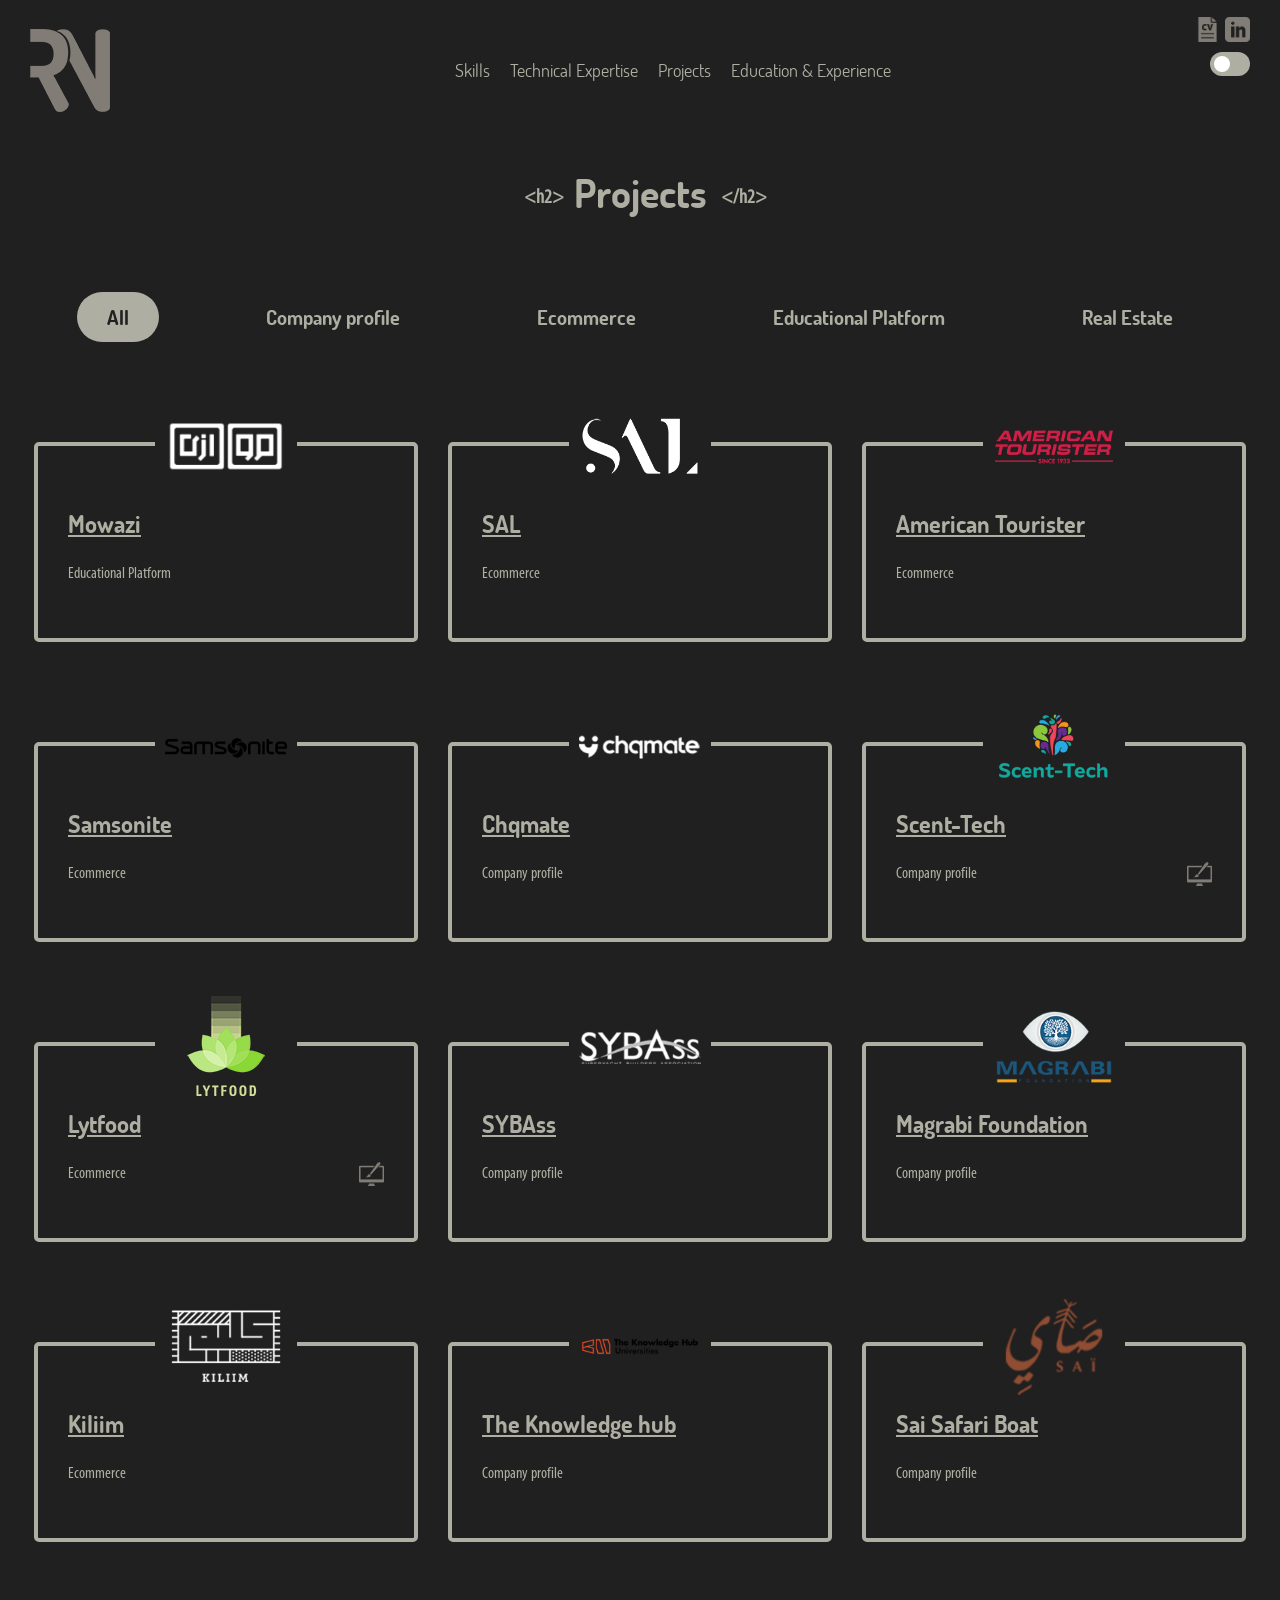
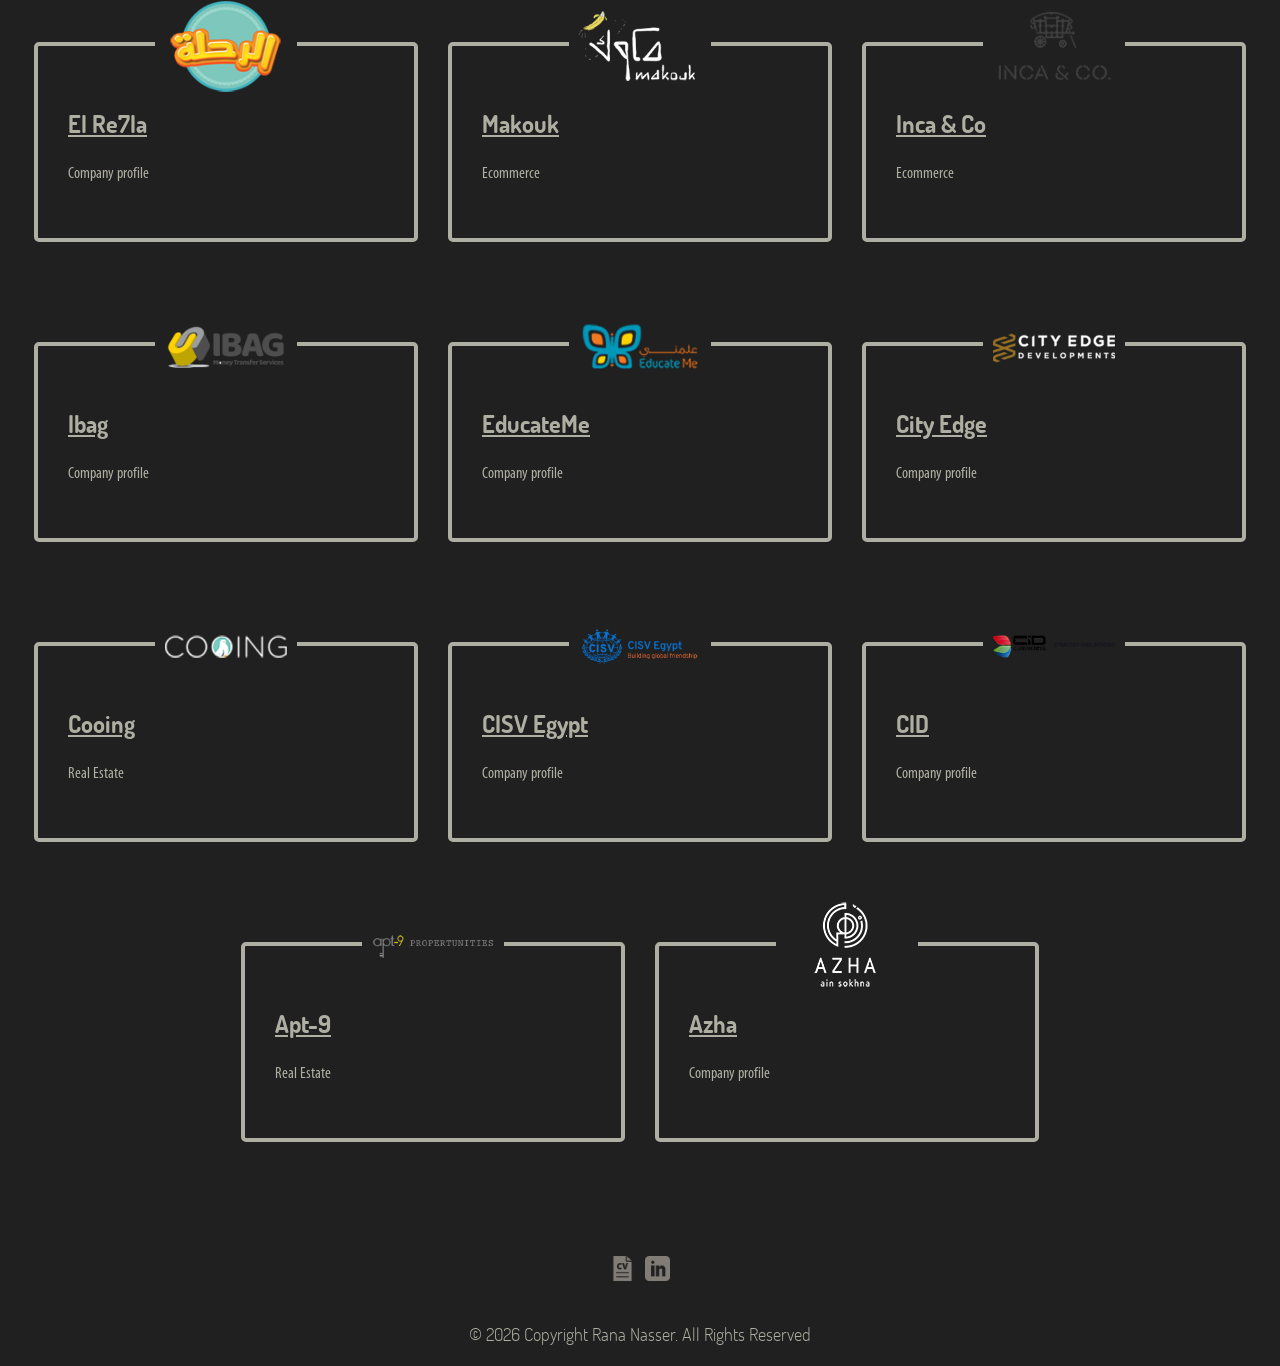
==== projects.html @ 4acbd913 "Add files via upload" ====
<!doctype html>
<html class="no-js" lang="en-US" >
	<head>
		<meta charset="UTF-8" />
		<meta name="viewport" content="width=device-width, initial-scale=1.0" />
		<title>Rana Nasser</title>
		<meta name='robots' content='max-image-preview:large' />
		<link rel='dns-prefetch' href='//ajax.googleapis.com' />
		<link rel="alternate" title="oEmbed (JSON)" type="application/json+oembed" href="./index.html?rest_route=%2Foembed%2F1.0%2Fembed&#038;url=http%3A%2F%2Flocalhost%3A8888%2Frana%2F" />
		<link rel="alternate" title="oEmbed (XML)" type="text/xml+oembed" href="./index.html?rest_route=%2Foembed%2F1.0%2Fembed&#038;url=http%3A%2F%2Flocalhost%3A8888%2Frana%2F&#038;format=xml" />
		<style id='wp-img-auto-sizes-contain-inline-css' type='text/css'>
		img:is([sizes=auto i],[sizes^="auto," i]){contain-intrinsic-size:3000px 1500px}
		/*# sourceURL=wp-img-auto-sizes-contain-inline-css */
		</style>
		<style id='wp-block-library-inline-css' type='text/css'>
			:root{--wp-block-synced-color:#7a00df;--wp-block-synced-color--rgb:122,0,223;--wp-bound-block-color:var(--wp-block-synced-color);--wp-editor-canvas-background:#ddd;--wp-admin-theme-color:#007cba;--wp-admin-theme-color--rgb:0,124,186;--wp-admin-theme-color-darker-10:#006ba1;--wp-admin-theme-color-darker-10--rgb:0,107,160.5;--wp-admin-theme-color-darker-20:#005a87;--wp-admin-theme-color-darker-20--rgb:0,90,135;--wp-admin-border-width-focus:2px}@media (min-resolution:192dpi){:root{--wp-admin-border-width-focus:1.5px}}.wp-element-button{cursor:pointer}:root .has-very-light-gray-background-color{background-color:#eee}:root .has-very-dark-gray-background-color{background-color:#313131}:root .has-very-light-gray-color{color:#eee}:root .has-very-dark-gray-color{color:#313131}:root .has-vivid-green-cyan-to-vivid-cyan-blue-gradient-background{background:linear-gradient(135deg,#00d084,#0693e3)}:root .has-purple-crush-gradient-background{background:linear-gradient(135deg,#34e2e4,#4721fb 50%,#ab1dfe)}:root .has-hazy-dawn-gradient-background{background:linear-gradient(135deg,#faaca8,#dad0ec)}:root .has-subdued-olive-gradient-background{background:linear-gradient(135deg,#fafae1,#67a671)}:root .has-atomic-cream-gradient-background{background:linear-gradient(135deg,#fdd79a,#004a59)}:root .has-nightshade-gradient-background{background:linear-gradient(135deg,#330968,#31cdcf)}:root .has-midnight-gradient-background{background:linear-gradient(135deg,#020381,#2874fc)}:root{--wp--preset--font-size--normal:16px;--wp--preset--font-size--huge:42px}.has-regular-font-size{font-size:1em}.has-larger-font-size{font-size:2.625em}.has-normal-font-size{font-size:var(--wp--preset--font-size--normal)}.has-huge-font-size{font-size:var(--wp--preset--font-size--huge)}.has-text-align-center{text-align:center}.has-text-align-left{text-align:left}.has-text-align-right{text-align:right}.has-fit-text{white-space:nowrap!important}#end-resizable-editor-section{display:none}.aligncenter{clear:both}.items-justified-left{justify-content:flex-start}.items-justified-center{justify-content:center}.items-justified-right{justify-content:flex-end}.items-justified-space-between{justify-content:space-between}.screen-reader-text{border:0;clip-path:inset(50%);height:1px;margin:-1px;overflow:hidden;padding:0;position:absolute;width:1px;word-wrap:normal!important}.screen-reader-text:focus{background-color:#ddd;clip-path:none;color:#444;display:block;font-size:1em;height:auto;left:5px;line-height:normal;padding:15px 23px 14px;text-decoration:none;top:5px;width:auto;z-index:100000}html :where(.has-border-color){border-style:solid}html :where([style*=border-top-color]){border-top-style:solid}html :where([style*=border-right-color]){border-right-style:solid}html :where([style*=border-bottom-color]){border-bottom-style:solid}html :where([style*=border-left-color]){border-left-style:solid}html :where([style*=border-width]){border-style:solid}html :where([style*=border-top-width]){border-top-style:solid}html :where([style*=border-right-width]){border-right-style:solid}html :where([style*=border-bottom-width]){border-bottom-style:solid}html :where([style*=border-left-width]){border-left-style:solid}html :where(img[class*=wp-image-]){height:auto;max-width:100%}:where(figure){margin:0 0 1em}html :where(.is-position-sticky){--wp-admin--admin-bar--position-offset:var(--wp-admin--admin-bar--height,0px)}@media screen and (max-width:600px){html :where(.is-position-sticky){--wp-admin--admin-bar--position-offset:0px}}

			/*# sourceURL=wp-block-library-inline-css */
		</style>
		<style id='classic-theme-styles-inline-css' type='text/css'>
		/*! This file is auto-generated */
		.wp-block-button__link{color:#fff;background-color:#32373c;border-radius:9999px;box-shadow:none;text-decoration:none;padding:calc(.667em + 2px) calc(1.333em + 2px);font-size:1.125em}.wp-block-file__button{background:#32373c;color:#fff;text-decoration:none}
		/*# sourceURL=/wp-includes/css/classic-themes.min.css */
		</style>
		<style id='global-styles-inline-css' type='text/css'>
			:root{--wp--preset--aspect-ratio--square: 1;--wp--preset--aspect-ratio--4-3: 4/3;--wp--preset--aspect-ratio--3-4: 3/4;--wp--preset--aspect-ratio--3-2: 3/2;--wp--preset--aspect-ratio--2-3: 2/3;--wp--preset--aspect-ratio--16-9: 16/9;--wp--preset--aspect-ratio--9-16: 9/16;--wp--preset--color--black: #000000;--wp--preset--color--cyan-bluish-gray: #abb8c3;--wp--preset--color--white: #ffffff;--wp--preset--color--pale-pink: #f78da7;--wp--preset--color--vivid-red: #cf2e2e;--wp--preset--color--luminous-vivid-orange: #ff6900;--wp--preset--color--luminous-vivid-amber: #fcb900;--wp--preset--color--light-green-cyan: #7bdcb5;--wp--preset--color--vivid-green-cyan: #00d084;--wp--preset--color--pale-cyan-blue: #8ed1fc;--wp--preset--color--vivid-cyan-blue: #0693e3;--wp--preset--color--vivid-purple: #9b51e0;--wp--preset--color--primary: #1779ba;--wp--preset--color--secondary: #767676;--wp--preset--color--success: #3adb76;--wp--preset--color--warning: #ffae00;--wp--preset--color--alert: #cc4b37;--wp--preset--gradient--vivid-cyan-blue-to-vivid-purple: linear-gradient(135deg,rgb(6,147,227) 0%,rgb(155,81,224) 100%);--wp--preset--gradient--light-green-cyan-to-vivid-green-cyan: linear-gradient(135deg,rgb(122,220,180) 0%,rgb(0,208,130) 100%);--wp--preset--gradient--luminous-vivid-amber-to-luminous-vivid-orange: linear-gradient(135deg,rgb(252,185,0) 0%,rgb(255,105,0) 100%);--wp--preset--gradient--luminous-vivid-orange-to-vivid-red: linear-gradient(135deg,rgb(255,105,0) 0%,rgb(207,46,46) 100%);--wp--preset--gradient--very-light-gray-to-cyan-bluish-gray: linear-gradient(135deg,rgb(238,238,238) 0%,rgb(169,184,195) 100%);--wp--preset--gradient--cool-to-warm-spectrum: linear-gradient(135deg,rgb(74,234,220) 0%,rgb(151,120,209) 20%,rgb(207,42,186) 40%,rgb(238,44,130) 60%,rgb(251,105,98) 80%,rgb(254,248,76) 100%);--wp--preset--gradient--blush-light-purple: linear-gradient(135deg,rgb(255,206,236) 0%,rgb(152,150,240) 100%);--wp--preset--gradient--blush-bordeaux: linear-gradient(135deg,rgb(254,205,165) 0%,rgb(254,45,45) 50%,rgb(107,0,62) 100%);--wp--preset--gradient--luminous-dusk: linear-gradient(135deg,rgb(255,203,112) 0%,rgb(199,81,192) 50%,rgb(65,88,208) 100%);--wp--preset--gradient--pale-ocean: linear-gradient(135deg,rgb(255,245,203) 0%,rgb(182,227,212) 50%,rgb(51,167,181) 100%);--wp--preset--gradient--electric-grass: linear-gradient(135deg,rgb(202,248,128) 0%,rgb(113,206,126) 100%);--wp--preset--gradient--midnight: linear-gradient(135deg,rgb(2,3,129) 0%,rgb(40,116,252) 100%);--wp--preset--font-size--small: 13px;--wp--preset--font-size--medium: 20px;--wp--preset--font-size--large: 36px;--wp--preset--font-size--x-large: 42px;--wp--preset--spacing--20: 0.44rem;--wp--preset--spacing--30: 0.67rem;--wp--preset--spacing--40: 1rem;--wp--preset--spacing--50: 1.5rem;--wp--preset--spacing--60: 2.25rem;--wp--preset--spacing--70: 3.38rem;--wp--preset--spacing--80: 5.06rem;--wp--preset--shadow--natural: 6px 6px 9px rgba(0, 0, 0, 0.2);--wp--preset--shadow--deep: 12px 12px 50px rgba(0, 0, 0, 0.4);--wp--preset--shadow--sharp: 6px 6px 0px rgba(0, 0, 0, 0.2);--wp--preset--shadow--outlined: 6px 6px 0px -3px rgb(255, 255, 255), 6px 6px rgb(0, 0, 0);--wp--preset--shadow--crisp: 6px 6px 0px rgb(0, 0, 0);}:where(.is-layout-flex){gap: 0.5em;}:where(.is-layout-grid){gap: 0.5em;}body .is-layout-flex{display: flex;}.is-layout-flex{flex-wrap: wrap;align-items: center;}.is-layout-flex > :is(*, div){margin: 0;}body .is-layout-grid{display: grid;}.is-layout-grid > :is(*, div){margin: 0;}:where(.wp-block-columns.is-layout-flex){gap: 2em;}:where(.wp-block-columns.is-layout-grid){gap: 2em;}:where(.wp-block-post-template.is-layout-flex){gap: 1.25em;}:where(.wp-block-post-template.is-layout-grid){gap: 1.25em;}.has-black-color{color: var(--wp--preset--color--black) !important;}.has-cyan-bluish-gray-color{color: var(--wp--preset--color--cyan-bluish-gray) !important;}.has-white-color{color: var(--wp--preset--color--white) !important;}.has-pale-pink-color{color: var(--wp--preset--color--pale-pink) !important;}.has-vivid-red-color{color: var(--wp--preset--color--vivid-red) !important;}.has-luminous-vivid-orange-color{color: var(--wp--preset--color--luminous-vivid-orange) !important;}.has-luminous-vivid-amber-color{color: var(--wp--preset--color--luminous-vivid-amber) !important;}.has-light-green-cyan-color{color: var(--wp--preset--color--light-green-cyan) !important;}.has-vivid-green-cyan-color{color: var(--wp--preset--color--vivid-green-cyan) !important;}.has-pale-cyan-blue-color{color: var(--wp--preset--color--pale-cyan-blue) !important;}.has-vivid-cyan-blue-color{color: var(--wp--preset--color--vivid-cyan-blue) !important;}.has-vivid-purple-color{color: var(--wp--preset--color--vivid-purple) !important;}.has-black-background-color{background-color: var(--wp--preset--color--black) !important;}.has-cyan-bluish-gray-background-color{background-color: var(--wp--preset--color--cyan-bluish-gray) !important;}.has-white-background-color{background-color: var(--wp--preset--color--white) !important;}.has-pale-pink-background-color{background-color: var(--wp--preset--color--pale-pink) !important;}.has-vivid-red-background-color{background-color: var(--wp--preset--color--vivid-red) !important;}.has-luminous-vivid-orange-background-color{background-color: var(--wp--preset--color--luminous-vivid-orange) !important;}.has-luminous-vivid-amber-background-color{background-color: var(--wp--preset--color--luminous-vivid-amber) !important;}.has-light-green-cyan-background-color{background-color: var(--wp--preset--color--light-green-cyan) !important;}.has-vivid-green-cyan-background-color{background-color: var(--wp--preset--color--vivid-green-cyan) !important;}.has-pale-cyan-blue-background-color{background-color: var(--wp--preset--color--pale-cyan-blue) !important;}.has-vivid-cyan-blue-background-color{background-color: var(--wp--preset--color--vivid-cyan-blue) !important;}.has-vivid-purple-background-color{background-color: var(--wp--preset--color--vivid-purple) !important;}.has-black-border-color{border-color: var(--wp--preset--color--black) !important;}.has-cyan-bluish-gray-border-color{border-color: var(--wp--preset--color--cyan-bluish-gray) !important;}.has-white-border-color{border-color: var(--wp--preset--color--white) !important;}.has-pale-pink-border-color{border-color: var(--wp--preset--color--pale-pink) !important;}.has-vivid-red-border-color{border-color: var(--wp--preset--color--vivid-red) !important;}.has-luminous-vivid-orange-border-color{border-color: var(--wp--preset--color--luminous-vivid-orange) !important;}.has-luminous-vivid-amber-border-color{border-color: var(--wp--preset--color--luminous-vivid-amber) !important;}.has-light-green-cyan-border-color{border-color: var(--wp--preset--color--light-green-cyan) !important;}.has-vivid-green-cyan-border-color{border-color: var(--wp--preset--color--vivid-green-cyan) !important;}.has-pale-cyan-blue-border-color{border-color: var(--wp--preset--color--pale-cyan-blue) !important;}.has-vivid-cyan-blue-border-color{border-color: var(--wp--preset--color--vivid-cyan-blue) !important;}.has-vivid-purple-border-color{border-color: var(--wp--preset--color--vivid-purple) !important;}.has-vivid-cyan-blue-to-vivid-purple-gradient-background{background: var(--wp--preset--gradient--vivid-cyan-blue-to-vivid-purple) !important;}.has-light-green-cyan-to-vivid-green-cyan-gradient-background{background: var(--wp--preset--gradient--light-green-cyan-to-vivid-green-cyan) !important;}.has-luminous-vivid-amber-to-luminous-vivid-orange-gradient-background{background: var(--wp--preset--gradient--luminous-vivid-amber-to-luminous-vivid-orange) !important;}.has-luminous-vivid-orange-to-vivid-red-gradient-background{background: var(--wp--preset--gradient--luminous-vivid-orange-to-vivid-red) !important;}.has-very-light-gray-to-cyan-bluish-gray-gradient-background{background: var(--wp--preset--gradient--very-light-gray-to-cyan-bluish-gray) !important;}.has-cool-to-warm-spectrum-gradient-background{background: var(--wp--preset--gradient--cool-to-warm-spectrum) !important;}.has-blush-light-purple-gradient-background{background: var(--wp--preset--gradient--blush-light-purple) !important;}.has-blush-bordeaux-gradient-background{background: var(--wp--preset--gradient--blush-bordeaux) !important;}.has-luminous-dusk-gradient-background{background: var(--wp--preset--gradient--luminous-dusk) !important;}.has-pale-ocean-gradient-background{background: var(--wp--preset--gradient--pale-ocean) !important;}.has-electric-grass-gradient-background{background: var(--wp--preset--gradient--electric-grass) !important;}.has-midnight-gradient-background{background: var(--wp--preset--gradient--midnight) !important;}.has-small-font-size{font-size: var(--wp--preset--font-size--small) !important;}.has-medium-font-size{font-size: var(--wp--preset--font-size--medium) !important;}.has-large-font-size{font-size: var(--wp--preset--font-size--large) !important;}.has-x-large-font-size{font-size: var(--wp--preset--font-size--x-large) !important;}
		/*# sourceURL=global-styles-inline-css */
		</style>

		<link rel='stylesheet' id='main-stylesheet-css' href='./assets/css/app.min.css?ver=2.10.4' type='text/css' media='all' />
		<script type="text/javascript" src="https://ajax.googleapis.com/ajax/libs/jquery/3.2.1/jquery.min.js?ver=3.2.1" id="jquery-js"></script>
		<link rel="https://api.w.org/" href="./index.html?rest_route=/" /><link rel="alternate" title="JSON" type="application/json" href="./index.html?rest_route=/wp/v2/pages/7" />		<style>
				.gforms-menu-icon {
					float: left;
					width: 26px !important;
					height: 30px !important;
					background-repeat: no-repeat;
					background-position: 0 6px;
					background-size: 20px;
				}

				@media screen and ( max-width: 782px ) {
					#wpadminbar #wp-admin-bar-gform-forms .ab-item {
						line-height: 53px;
						height: 46px !important;
						width: 52px !important;
						display: block;
						background-size: 36px 36px;
						background-position: 7px 6px;
					}

					#wpadminbar li#wp-admin-bar-gform-forms {
						display: block;
					}

				}
			</style>
	</head>
	<body class="archive post-type-archive post-type-archive-projects logged-in wp-theme-rana topbar">
		<header class="site-header" role="banner">
			<div class="site-title-bar title-bar" data-responsive-toggle="mobile-menu">
				<div class="title-bar-left">
					
					<span class="site-mobile-title title-bar-title">
						<a href="./index.html" rel="home"><img src="./assets/images/logo.png" width="80" height="auto" alt="rananasser.com"></a>
					</span>
				</div>
				<div class="title-bar-right">
					<div class="impLinks">
						<ul>
							<li><a href="./assets/images/Rana_Nasser_CV.pdf" target="_blank"><img src="./assets/images/cv.png" width="25" height="auto" alt="rananasser.com"></a></li>
							<li><a href="https://www.linkedin.com/in/rana-nasser-3b77aa51/" target="_blank"><img src="./assets/images/linkedin.png" width="25" height="auto" alt="rananasser.com"></a></li>
						</ul>
						<label class="switchR" aria-label="Light/Dark mode">
						  <input type="checkbox">
						  <span class="sliderR round"></span>
						</label> 
					</div>
					<button aria-label="Main Menu" class="menu-icon" type="button" data-toggle="mobile-menu"></button>
				</div>
			</div>

			<nav class="site-navigation top-bar" role="navigation" id="mobile-menu">
				<div class="top-bar-left">
					<div class="site-desktop-title top-bar-title">
						<a href="./index.html" rel="home"><img src="./assets/images/logo.png" width="80" height="auto" alt="rananasser.com"></a>
					</div>
				</div>
				<div class="top-bar-center">
					<ul>
						<li><a href="#skills" class="skillsLink" data-goTo>Skills</a></li>
						<li><a href="#technicalExpertise" class="technicalExpertiseLink" data-goTo>Technical Expertise</a></li>
						<li><a href="#projects" class="projectsLink" data-goTo>Projects</a></li>
						<li><a href="#educationExperience" class="educationExperienceLink" data-goTo>Education & Experience</a></li>
						<!-- <li><a href="#contact" class="contactLink" data-goTo>Contact me</a></li> -->
					</ul>
				</div>
				<div class="top-bar-right">
					<ul>
						<li><a href="./assets/images/Rana_Nasser_CV.pdf" target="_blank"><img src="./assets/images/cv.png" width="25" height="auto" alt="rananasser.com"></a></li>
						<li><a href="https://www.linkedin.com/in/rana-nasser-3b77aa51/" target="_blank"><img src="./assets/images/linkedin.png" width="25" height="auto" alt="rananasser.com"></a></li>
					</ul>
					<label class="switchR" aria-label="Light/Dark mode">
					  <input type="checkbox">
					  <span class="sliderR round"></span>
					</label> 
										
					<nav class="mobile-menu vertical menu" role="navigation"></nav>
				</div>
			</nav>
		</header>
		<div class="mobileMenu-container">
			<ul>
				<li><a href="#skills" class="skillsLink" data-goTo>Skills</a></li>
				<li><a href="#technicalExpertise" class="technicalExpertiseLink" data-goTo>Technical Expertise</a></li>
				<li><a href="#projects" class="projectsLink" data-goTo>Projects</a></li>
				<li><a href="#educationExperience" class="educationExperienceLink" data-goTo>Education & Experience</a></li>
			</ul>
		</div>

		<div class="main-container">
			<h2 class="tagHeaderCenter"><span>Projects</span></h2>
			<div class="filterTabs">
				<div class="active" data-type="all">All</div>
				<div data-type="company-profile">Company profile</div>
				<div data-type="ecommerce">Ecommerce</div>
				<div data-type="educational-platform">Educational Platform</div>
				<div data-type="real-estate">Real Estate</div>
			</div>
			<div class="projectsPage">
				<article id="post-140" class="post-140 projects type-projects status-publish has-post-thumbnail hentry project_types-educational-platform work-develop" data-project-type="educational-platform">
					<div class="projects-content"><a href="" target="_blank">
						<div class="projects-img"><img src="./assets/images/projects/logo-white.png"></div>
						<header><h2 class="entry-title"><a href="" rel="bookmark">Mowazi</a></h2></header>
						<div class="entry-content"></div>
						<footer>
							<span>Educational Platform</span>
							<span class="work"></span>
						</footer>
					</a></div>
				</article>
							
				<article id="post-88" class="post-88 projects type-projects status-publish has-post-thumbnail hentry project_types-ecommerce work-develop" data-project-type="ecommerce">
					<div class="projects-content"><a href="" target="_blank">
						<div class="projects-img"><img src="./assets/images/projects/SAL-Logo-Standard-White.png"></div>
						<header><h2 class="entry-title"><a href="" rel="bookmark">SAL</a></h2></header>
						<div class="entry-content"></div>
						<footer>
							<span>Ecommerce</span>
							<span class="work"></span>
						</footer></a>
					</div>
				</article>
							
				<article id="post-85" class="post-85 projects type-projects status-publish has-post-thumbnail hentry project_types-ecommerce work-develop" data-project-type="ecommerce">
					<div class="projects-content"><a href="" target="_blank">
						<div class="projects-img"><img src="./assets/images/projects/HoS-Logos-American-Tourister-Original.png"></div>
						<header><h2 class="entry-title"><a href="" rel="bookmark">American Tourister</a></h2></header>
						<div class="entry-content"></div>
						<footer>
							<span>Ecommerce</span>
							<span class="work"></span>
						</footer></a>
					</div>
				</article>
							
				<article id="post-82" class="post-82 projects type-projects status-publish has-post-thumbnail hentry project_types-ecommerce work-develop" data-project-type="ecommerce">
					<div class="projects-content"><a href="" target="_blank">
						<div class="projects-img"><img src="./assets/images/projects/HoS-Logos-Samsonite-Black.png"></div>
						<header>
						<h2 class="entry-title"><a href="" rel="bookmark">Samsonite</a></h2></header>
						<div class="entry-content"></div>
						<footer>
							<span>Ecommerce</span>
							<span class="work"></span>
						</footer></a>
					</div>
				</article>
							
				<article id="post-79" class="post-79 projects type-projects status-publish has-post-thumbnail hentry project_types-company-profile work-develop" data-project-type="company-profile">
					<div class="projects-content"><a href="" target="_blank">
						<div class="projects-img"><img src="./assets/images/projects/chqmate.png"></div>
						<header><h2 class="entry-title"><a href="" rel="bookmark">Chqmate</a></h2></header>
						<div class="entry-content"></div>
						<footer>
							<span>Company profile</span>
							<span class="work"></span>
						</footer></a>
					</div>
				</article>
							
				<article id="post-76" class="post-76 projects type-projects status-publish has-post-thumbnail hentry project_types-company-profile work-design work-develop" data-project-type="company-profile">
					<div class="projects-content"><a href="" target="_blank">
						<div class="projects-img"><img src="./assets/images/projects/scent-tech.png"></div>
						<header><h2 class="entry-title"><a href="" rel="bookmark">Scent-Tech</a></h2></header>
						<div class="entry-content"></div>
						<footer>
							<span>Company profile</span>
							<span class="work">
								<img src="./assets/images/design.png">		
							</span>
						</footer></a>
					</div>
				</article>
							
				<article id="post-73" class="post-73 projects type-projects status-publish has-post-thumbnail hentry project_types-ecommerce work-design work-develop" data-project-type="ecommerce">
					<div class="projects-content"><a href="" target="_blank">
						<div class="projects-img"><img src="./assets/images/projects/lytfood.png"></div>
						<header><h2 class="entry-title"><a href="" rel="bookmark">Lytfood</a></h2></header>
						<div class="entry-content"></div>
						<footer>
							<span>Ecommerce</span>
							<span class="work">
								<img src="./assets/images/design.png">
							</span>
						</footer></a>
					</div>
				</article>
											
				<article id="post-70" class="post-70 projects type-projects status-publish has-post-thumbnail hentry project_types-company-profile work-develop" data-project-type="company-profile">
					<div class="projects-content"><a href="" target="_blank">
						<div class="projects-img"><img src="./assets/images/projects/sybass.png"></div>
						<header><h2 class="entry-title"><a href="" rel="bookmark">SYBAss</a></h2></header>
						<div class="entry-content"></div>
						<footer>
							<span>Company profile</span>
							<span class="work"></span>
						</footer></a>
					</div>
				</article>
											
				<article id="post-67" class="post-67 projects type-projects status-publish has-post-thumbnail hentry project_types-company-profile work-develop" data-project-type="company-profile">
					<div class="projects-content"><a href="" target="_blank">
						<div class="projects-img"><img src="./assets/images/projects/maghrabi.png"></div>
						<header><h2 class="entry-title"><a href="" rel="bookmark">Magrabi Foundation</a></h2></header>
						<div class="entry-content"></div>
						<footer>
							<span>Company profile</span>
							<span class="work"></span>
						</footer></a>
					</div>
				</article>
											
				<article id="post-64" class="post-64 projects type-projects status-publish has-post-thumbnail hentry project_types-ecommerce work-develop" data-project-type="ecommerce">
					<div class="projects-content"><a href="" target="_blank">
						<div class="projects-img"><img src="./assets/images/projects/kiliim-white.png"></div>
						<header><h2 class="entry-title"><a href="" rel="bookmark">Kiliim</a></h2></header>
						<div class="entry-content"></div>
						<footer>
							<span>Ecommerce</span>
							<span class="work"></span>
						</footer></a>
					</div>
				</article>
											
				<article id="post-61" class="post-61 projects type-projects status-publish has-post-thumbnail hentry project_types-company-profile work-develop" data-project-type="company-profile">
					<div class="projects-content"><a href="" target="_blank">
						<div class="projects-img"><img src="./assets/images/projects/tkhlogo-menu.png"></div>
						<header><h2 class="entry-title"><a href="" rel="bookmark">The Knowledge hub</a></h2></header>
						<div class="entry-content"></div>
						<footer>
							<span>Company profile</span>
							<span class="work"></span>
						</footer></a>
					</div>
				</article>
											
				<article id="post-57" class="post-57 projects type-projects status-publish has-post-thumbnail hentry project_types-company-profile work-develop" data-project-type="company-profile">
					<div class="projects-content"><a href="" target="_blank">
						<div class="projects-img"><img src="./assets/images/projects/sai.png"></div>
						<header><h2 class="entry-title"><a href="" rel="bookmark">Sai Safari Boat</a></h2></header>
						<div class="entry-content"></div>
						<footer>
							<span>Company profile</span>
							<span class="work"></span>
						</footer></a>
					</div>
				</article>
											
				<article id="post-54" class="post-54 projects type-projects status-publish has-post-thumbnail hentry project_types-company-profile work-develop" data-project-type="company-profile">
					<div class="projects-content"><a href="" target="_blank">
						<div class="projects-img"><img src="./assets/images/projects/re7la.png"></div>
						<header><h2 class="entry-title"><a href="" rel="bookmark">El Re7la</a></h2></header>
						<div class="entry-content"></div>
						<footer>
							<span>Company profile</span>
							<span class="work"></span>
						</footer></a>
					</div>
				</article>
											
				<article id="post-51" class="post-51 projects type-projects status-publish has-post-thumbnail hentry project_types-ecommerce work-develop" data-project-type="ecommerce">
					<div class="projects-content"><a href="" target="_blank">
						<div class="projects-img"><img src="./assets/images/projects/makouk.png"></div>
						<header><h2 class="entry-title"><a href="" rel="bookmark">Makouk</a></h2></header>
						<div class="entry-content"></div>
						<footer>
							<span>Ecommerce</span>
							<span class="work"></span>
						</footer></a>
					</div>
				</article>
											
				<article id="post-48" class="post-48 projects type-projects status-publish has-post-thumbnail hentry project_types-ecommerce work-develop" data-project-type="ecommerce">
					<div class="projects-content"><a href="" target="_blank">
						<div class="projects-img"><img src="./assets/images/projects/Inca_Co_logo_transp_4979ebe7-acbb-41b9-9661-43f36d1827a5_500x.png"></div>
						<header><h2 class="entry-title"><a href="" rel="bookmark">Inca &#038; Co</a></h2></header>
						<div class="entry-content"></div>
						<footer>
							<span>Ecommerce</span>
							<span class="work"></span>
						</footer></a>
					</div>
				</article>
											
				<article id="post-45" class="post-45 projects type-projects status-publish has-post-thumbnail hentry project_types-company-profile work-develop" data-project-type="company-profile">
					<div class="projects-content"><a href="" target="_blank">
						<div class="projects-img"><img src="./assets/images/projects/ibag.png"></div>
						<header><h2 class="entry-title"><a href="" rel="bookmark">Ibag</a></h2></header>
						<div class="entry-content"></div>
						<footer>
							<span>Company profile</span>
							<span class="work"></span>
						</footer></a>
					</div>
				</article>
											
				<article id="post-42" class="post-42 projects type-projects status-publish has-post-thumbnail hentry project_types-company-profile work-develop" data-project-type="company-profile">
					<div class="projects-content"><a href="" target="_blank">
						<div class="projects-img"><img src="./assets/images/projects/educateMe.png"></div>
						<header><h2 class="entry-title"><a href="" rel="bookmark">EducateMe</a></h2></header>
						<div class="entry-content"></div>
						<footer>
							<span>Company profile</span>
							<span class="work"></span>
						</footer></a>
					</div>
				</article>
											
				<article id="post-40" class="post-40 projects type-projects status-publish has-post-thumbnail hentry project_types-company-profile work-develop" data-project-type="company-profile">
					<div class="projects-content"><a href="" target="_blank">
						<div class="projects-img"><img src="./assets/images/projects/city-edge.png"></div>
						<header><h2 class="entry-title"><a href="" rel="bookmark">City Edge</a></h2></header>
						<div class="entry-content"></div>
						<footer>
							<span>Company profile</span>
							<span class="work"></span>
						</footer></a>
					</div>
				</article>
											
				<article id="post-38" class="post-38 projects type-projects status-publish has-post-thumbnail hentry project_types-real-estate work-develop" data-project-type="real-estate">
					<div class="projects-content"><a href="" target="_blank">
						<div class="projects-img"><img src="./assets/images/projects/cooing.png"></div>
						<header><h2 class="entry-title"><a href="" rel="bookmark">Cooing</a></h2></header>
						<div class="entry-content"></div>
						<footer>
							<span>Real Estate</span>
							<span class="work"></span>
						</footer></a>
					</div>
				</article>
											
				<article id="post-36" class="post-36 projects type-projects status-publish has-post-thumbnail hentry project_types-company-profile work-develop" data-project-type="company-profile">
					<div class="projects-content"><a href="" target="_blank">
						<div class="projects-img"><img src="./assets/images/projects/CISV-Egypt-logo.png"></div>
						<header><h2 class="entry-title"><a href="" rel="bookmark">CISV Egypt</a></h2></header>
						<div class="entry-content"></div>
						<footer>
							<span>Company profile</span>
							<span class="work"></span>
						</footer></a>
					</div>
				</article>
											
				<article id="post-34" class="post-34 projects type-projects status-publish has-post-thumbnail hentry project_types-company-profile work-develop" data-project-type="company-profile">
					<div class="projects-content"><a href="" target="_blank">
						<div class="projects-img"><img src="./assets/images/projects/cid.png"></div>
						<header><h2 class="entry-title"><a href="" rel="bookmark">CID</a></h2></header>
						<div class="entry-content"></div>
						<footer>
							<span>Company profile</span>
							<span class="work"></span>
						</footer></a>
					</div>
				</article>
											
				<article id="post-32" class="post-32 projects type-projects status-publish has-post-thumbnail hentry project_types-real-estate work-develop" data-project-type="real-estate">
					<div class="projects-content"><a href="" target="_blank">
						<div class="projects-img"><img src="./assets/images/projects/apt9.png"></div>
						<header><h2 class="entry-title"><a href="" rel="bookmark">Apt-9</a></h2></header>
						<div class="entry-content"></div>
						<footer>
							<span>Real Estate</span>
							<span class="work"></span>
						</footer></a>
					</div>
				</article>
											
				<article id="post-24" class="post-24 projects type-projects status-publish has-post-thumbnail hentry project_types-company-profile work-develop" data-project-type="company-profile">
					<div class="projects-content"><a href="" target="_blank">
						<div class="projects-img"><img src="./assets/images/projects/azha2.png"></div>
						<header><h2 class="entry-title"><a href="" rel="bookmark">Azha</a></h2></header>
						<div class="entry-content"></div>
						<footer>
							<span>Company profile</span>
							<span class="work"></span>
						</footer></a>
					</div>
				</article>
			</div>
	
		</div>


		<footer class="footer-container">
			<div class="footer-grid">
						<ul>
					<li><a href="./assets/images/Rana_Nasser_CV.pdf" target="_blank"><img src="./assets/images/cv.png" width="25" height="auto" alt="rananasser.com"></a></li>
					<li><a href="https://www.linkedin.com/in/rana-nasser-3b77aa51/" target="_blank"><img src="./assets/images/linkedin.png" width="25" height="auto" alt="rananasser.com"></a></li>
				</ul>
				<p>© 2026 Copyright <span>Rana Nasser</span>. All Rights Reserved</p>
			</div>
		</footer>
		<script type="text/javascript" src="./assets/js/app.min.js?ver=2.10.4" id="foundation-js"></script>
	</body>
</html>
---- assets/css/app.min.css ----
h1, h2, h3, h4, h5, h6, p, li, span, div, a {
  color: #AEAEA2; }

.light h1, .light h2, .light h3, .light h4, .light h5, .light h6, .light p, .light li, .light span, .light div, .light a {
  color: #7D7573; }

/**
 * Foundation for Sites by ZURB
 * Version 6.5.1
 * foundation.zurb.com
 * Licensed under MIT Open Source
 */
/*! normalize.css v8.0.0 | MIT License | github.com/necolas/normalize.css */
html {
  line-height: 1.15;
  -webkit-text-size-adjust: 100%; }

body {
  margin: 0; }

h1 {
  font-size: 2em;
  margin: 0.67em 0; }

hr {
  box-sizing: content-box;
  height: 0;
  overflow: visible; }

pre {
  font-family: monospace, monospace;
  font-size: 1em; }

a {
  background-color: transparent; }

abbr[title] {
  border-bottom: none;
  text-decoration: underline;
  text-decoration: underline dotted; }

b,
strong {
  font-weight: bolder; }

code,
kbd,
samp {
  font-family: monospace, monospace;
  font-size: 1em; }

small {
  font-size: 80%; }

sub,
sup {
  font-size: 75%;
  line-height: 0;
  position: relative;
  vertical-align: baseline; }

sub {
  bottom: -0.25em; }

sup {
  top: -0.5em; }

img {
  border-style: none; }

button,
input,
optgroup,
select,
textarea {
  font-family: inherit;
  font-size: 100%;
  line-height: 1.15;
  margin: 0; }

button,
input {
  overflow: visible; }

button,
select {
  text-transform: none; }

button,
[type="button"],
[type="reset"],
[type="submit"] {
  -webkit-appearance: button; }

button::-moz-focus-inner,
[type="button"]::-moz-focus-inner,
[type="reset"]::-moz-focus-inner,
[type="submit"]::-moz-focus-inner {
  border-style: none;
  padding: 0; }

button:-moz-focusring,
[type="button"]:-moz-focusring,
[type="reset"]:-moz-focusring,
[type="submit"]:-moz-focusring {
  outline: 1px dotted ButtonText; }

fieldset {
  padding: 0.35em 0.75em 0.625em; }

legend {
  box-sizing: border-box;
  color: inherit;
  display: table;
  max-width: 100%;
  padding: 0;
  white-space: normal; }

progress {
  vertical-align: baseline; }

textarea {
  overflow: auto; }

[type="checkbox"],
[type="radio"] {
  box-sizing: border-box;
  padding: 0; }

[type="number"]::-webkit-inner-spin-button,
[type="number"]::-webkit-outer-spin-button {
  height: auto; }

[type="search"] {
  -webkit-appearance: textfield;
  outline-offset: -2px; }

[type="search"]::-webkit-search-decoration {
  -webkit-appearance: none; }

::-webkit-file-upload-button {
  -webkit-appearance: button;
  font: inherit; }

details {
  display: block; }

summary {
  display: list-item; }

template {
  display: none; }

[hidden] {
  display: none; }

.foundation-mq {
  font-family: "small=0em&medium=40em&large=64em&xlarge=75em&xxlarge=90em"; }

html {
  box-sizing: border-box;
  font-size: 100%; }

*,
*::before,
*::after {
  box-sizing: inherit; }

body {
  margin: 0;
  padding: 0;
  background: #fefefe;
  font-family: -apple-system, BlinkMacSystemFont, "Segoe UI", "Roboto", "Oxygen", "Ubuntu", "Cantarell", "Fira Sans", "Droid Sans", "Helvetica Neue", sans-serif;
  font-weight: normal;
  line-height: 1.5;
  color: #0a0a0a;
  -webkit-font-smoothing: antialiased;
  -moz-osx-font-smoothing: grayscale; }

img {
  display: inline-block;
  vertical-align: middle;
  max-width: 100%;
  height: auto;
  -ms-interpolation-mode: bicubic; }

textarea {
  height: auto;
  min-height: 50px;
  border-radius: 0; }

select {
  box-sizing: border-box;
  width: 100%;
  border-radius: 0; }

.map_canvas img,
.map_canvas embed,
.map_canvas object,
.mqa-display img,
.mqa-display embed,
.mqa-display object {
  max-width: none !important; }

button {
  padding: 0;
  -webkit-appearance: none;
     -moz-appearance: none;
          appearance: none;
  border: 0;
  border-radius: 0;
  background: transparent;
  line-height: 1;
  cursor: auto; }
  [data-whatinput='mouse'] button {
    outline: 0; }

pre {
  overflow: auto; }

button,
input,
optgroup,
select,
textarea {
  font-family: inherit; }

.is-visible {
  display: block !important; }

.is-hidden {
  display: none !important; }

/* @include foundation-xy-grid-classes;
@include foundation-typography;
@include foundation-button;
@include foundation-forms; */
/* @include foundation-accordion;
@include foundation-accordion-menu;
@include foundation-badge;
@include foundation-breadcrumbs;
@include foundation-button-group;
@include foundation-callout;
@include foundation-card;
@include foundation-close-button;
@include foundation-menu;
@include foundation-menu-icon;
@include foundation-drilldown-menu;
@include foundation-dropdown;
@include foundation-dropdown-menu;
@include foundation-responsive-embed;
@include foundation-label;
@include foundation-media-object;
@include foundation-off-canvas;
@include foundation-orbit;
@include foundation-pagination;
@include foundation-progress-bar;
@include foundation-slider;
@include foundation-sticky;
@include foundation-reveal;
@include foundation-switch;
@include foundation-table;
@include foundation-tabs;
@include foundation-thumbnail;
@include foundation-title-bar;
@include foundation-tooltip;
@include foundation-top-bar;
@include foundation-visibility-classes;
// @include foundation-float-classes;
@include foundation-flex-classes; */
/* @include motion-ui-transitions;
@include motion-ui-animations; */
/*
  My custom styles:
  Add your scss files below to structure your project styles
*/
/* Slider */
.slick-slider {
  position: relative;
  display: block;
  box-sizing: border-box;
  -webkit-touch-callout: none;
  -webkit-user-select: none;
  -moz-user-select: none;
  -ms-user-select: none;
  user-select: none;
  -ms-touch-action: pan-y;
  touch-action: pan-y;
  -webkit-tap-highlight-color: transparent; }

.slick-list {
  position: relative;
  overflow: hidden;
  display: block;
  margin: 0;
  padding: 0; }
  .slick-list:focus {
    outline: none; }
  .slick-list.dragging {
    cursor: pointer;
    cursor: hand; }

.slick-slider .slick-track,
.slick-slider .slick-list {
  -webkit-transform: translate3d(0, 0, 0);
  -ms-transform: translate3d(0, 0, 0);
  transform: translate3d(0, 0, 0); }

.slick-track {
  position: relative;
  left: 0;
  top: 0;
  display: block;
  margin-left: auto;
  margin-right: auto; }
  .slick-track:before, .slick-track:after {
    content: "";
    display: table; }
  .slick-track:after {
    clear: both; }
  .slick-loading .slick-track {
    visibility: hidden; }

.slick-slide {
  float: left;
  height: 100%;
  min-height: 1px;
  display: none; }
  [dir="rtl"] .slick-slide {
    float: right; }
  .slick-slide img {
    display: block; }
  .slick-slide.slick-loading img {
    display: none; }
  .slick-slide.dragging img {
    pointer-events: none; }
  .slick-initialized .slick-slide {
    display: block; }
  .slick-loading .slick-slide {
    visibility: hidden; }
  .slick-vertical .slick-slide {
    display: block;
    height: auto;
    border: 1px solid transparent; }

.slick-arrow.slick-hidden {
  display: none; }

body {
  background: #202020;
  /* &.loading{
		overflow: hidden;
		height: 100vh;
	} */ }
  body.light {
    background: #fff; }

.mainPage {
  padding: 0px 30px 50px; }

.button {
  background-color: #AEAEA2;
  padding: 10px 30px;
  border-radius: 5px;
  border: 2px solid #AEAEA2;
  color: #202020;
  font-family: TerminalDosis-Regular;
  margin: 30px auto;
  font-size: 20px;
  display: inline-block;
  text-decoration: none; }
  .button:hover {
    color: #AEAEA2;
    background-color: transparent; }

/* .loader{
	position:fixed;
	background:$dark-grey;
	width:100%;
	height:100%;
	top:0;
	left:0;
	z-index:10;
}
.logo{
	position:absolute;
	width:40%;
	top:50%;
	left:50%;
	transition:all 1s ease;
	transform:translate(-50%, -50%);
	z-index:100;
	&.active{
		width:155px;
		top:0px;
		left:30px;
		transform:none;
		path{
			fill:$beige;
		}
	}
	path{
		stroke-dasharray: 2000;
		stroke-dashoffset: 0;
		animation: dash 5s linear alternate 1;
	}
}
@keyframes dash{
  from {
    stroke-dashoffset: 2000;

  }
  to {
    stroke-dashoffset: 0;
  }
} */
h1, h2, h3, h4, h5, h6, p, li, span, div, a {
  color: #AEAEA2; }

.light h1, .light h2, .light h3, .light h4, .light h5, .light h6, .light p, .light li, .light span, .light div, .light a {
  color: #7D7573; }

#wpadminbar {
  position: fixed !important; }

body.admin-bar.f-topbar-fixed .sticky.fixed {
  margin-top: 2rem; }

body.admin-bar.offcanvas .off-canvas.is-open {
  top: 2.875rem; }
  @media screen and (min-width: 48.9375em) {
    body.admin-bar.offcanvas .off-canvas.is-open {
      top: 2rem; } }

@font-face {
  font-family: TerminalDosis-Bold;
  src: url(../font/TerminalDosis-Bold.ttf);
  font-display: swap; }

@font-face {
  font-family: TerminalDosis-light;
  src: url(../font/TerminalDosis-Light.ttf);
  font-display: swap; }

@font-face {
  font-family: TerminalDosis-Regular;
  src: url(../font/TerminalDosis-Regular.ttf);
  font-display: swap; }

@font-face {
  font-family: MyriadCondensedRegular;
  src: url(../font/MyriadCondensedRegular.otf);
  font-display: swap; }

h1, h2, h3, h4, h5, h6 {
  font-family: TerminalDosis-Bold; }

a {
  font-family: TerminalDosis-Regular; }

p, li, span, div {
  font-family: TerminalDosis-light;
  font-size: 18px; }

.tag {
  position: relative;
  padding: 40px 10px;
  color: #AEAEA2; }
  .tag:before, .tag:after {
    position: absolute;
    left: 0;
    font-family: MyriadCondensedRegular;
    font-size: 20px; }
  .tag:before {
    content: "<body>";
    top: 0px; }
  .tag:after {
    content: "</body>";
    bottom: 0px; }

.tagHeader {
  position: relative;
  padding: 30px 20px;
  margin: 10px auto; }
  .tagHeader:before, .tagHeader:after {
    position: absolute;
    left: 0px;
    font-family: MyriadCondensedRegular;
    font-size: 20px; }
  .tagHeader:before {
    top: 0px; }
  .tagHeader:after {
    bottom: 0px; }

h1.tagHeader:before {
  content: "<h1>"; }

h1.tagHeader:after {
  content: "</h1>"; }

h2.tagHeader:before {
  content: "<h2>"; }

h2.tagHeader:after {
  content: "</h2>"; }

h3.tagHeader:before {
  content: "<h3>"; }

h3.tagHeader:after {
  content: "</h3>"; }

.tagHeaderCenter {
  display: -webkit-flex;
  display: -ms-flexbox;
  display: flex;
  -webkit-justify-content: center;
      -ms-flex-pack: center;
          justify-content: center;
  -webkit-align-items: center;
      -ms-flex-align: center;
          align-items: center;
  width: 100%; }
  .tagHeaderCenter span {
    position: relative;
    font-family: TerminalDosis-Bold;
    font-size: 40px; }
    @media (max-width: 40em) {
      .tagHeaderCenter span {
        padding: 0 30px; } }
    .tagHeaderCenter span:before, .tagHeaderCenter span:after {
      position: absolute;
      font-family: MyriadCondensedRegular;
      font-size: 20px;
      top: 60%;
      -webkit-transform: translateY(-50%);
          -ms-transform: translateY(-50%);
              transform: translateY(-50%); }
    .tagHeaderCenter span:before {
      left: -50px;
      content: "<h2>"; }
    .tagHeaderCenter span:after {
      right: -60px;
      content: "</h2>"; }

.tagText {
  position: relative;
  padding: 30px 20px;
  margin: 10px auto;
  color: #AEAEA2; }
  .tagText:before, .tagText:after {
    position: absolute;
    left: 0px;
    font-family: MyriadCondensedRegular;
    font-size: 20px; }
  .tagText:before {
    content: "<p>";
    top: 0px; }
  .tagText:after {
    content: "</p>";
    bottom: 0px; }

@media print, screen and (min-width: 40em) {
  .mobile-menu,
  .site-title-bar {
    display: none !important; } }

@media screen and (max-width: 39.99875em) {
  .desktop-menu,
  .site-navigation .top-bar-left {
    display: none !important; } }

.site-desktop-title a {
  font-weight: bold; }

.post-navigation::before, .post-navigation::after {
  display: table;
  content: ' ';
  -webkit-flex-basis: 0;
      -ms-flex-preferred-size: 0;
          flex-basis: 0;
  -webkit-order: 1;
      -ms-flex-order: 1;
          order: 1; }

.post-navigation::after {
  clear: both; }

.nav-previous {
  float: left; }

.nav-next {
  float: right; }

.top-bar {
  background: transparent;
  padding: 20px 30px;
  height: 140px;
  display: -webkit-flex;
  display: -ms-flexbox;
  display: flex;
  -webkit-justify-content: space-between;
      -ms-flex-pack: justify;
          justify-content: space-between;
  -webkit-align-items: center;
      -ms-flex-align: center;
          align-items: center;
  transition: 1s all ease-in; }
  .top-bar-center ul {
    background: transparent;
    list-style: none;
    display: -webkit-flex;
    display: -ms-flexbox;
    display: flex;
    -webkit-justify-content: space-between;
        -ms-flex-pack: justify;
            justify-content: space-between; }
    .top-bar-center ul li a {
      padding: 5px 10px;
      text-decoration: none; }
      .top-bar-center ul li a:hover, .top-bar-center ul li a.isActive {
        text-decoration: underline;
        font-weight: bold; }
  .top-bar-right {
    display: -webkit-flex;
    display: -ms-flexbox;
    display: flex;
    -webkit-flex-direction: column;
        -ms-flex-direction: column;
            flex-direction: column;
    -webkit-align-items: end;
        -ms-flex-align: end;
            align-items: end; }
    .top-bar-right ul {
      background: transparent;
      list-style: none;
      display: -webkit-flex;
      display: -ms-flexbox;
      display: flex;
      -webkit-justify-content: space-between;
          -ms-flex-pack: justify;
              justify-content: space-between;
      padding: 0;
      margin-bottom: 10px;
      margin-top: -50px; }
      .top-bar-right ul li:first-child {
        margin-right: 5px; }
  @media (max-width: 40em) {
    .top-bar {
      display: none; } }

.switchR {
  position: relative;
  display: inline-block;
  width: 40px;
  height: 24px; }
  .switchR input {
    opacity: 0;
    width: 0;
    height: 0; }
    .switchR input:checked + .sliderR {
      background-color: #000; }
      .switchR input:checked + .sliderR:before {
        -webkit-transform: translateX(16px);
            -ms-transform: translateX(16px);
                transform: translateX(16px); }
    .switchR input:focus + .sliderR {
      box-shadow: 0 0 1px #000; }
  .switchR .sliderR {
    position: absolute;
    cursor: pointer;
    top: 0;
    left: 0;
    right: 0;
    bottom: 0;
    background-color: #AEAEA2;
    transition: .4s;
    border-radius: 24px; }
    .switchR .sliderR:before {
      position: absolute;
      content: "";
      height: 16px;
      width: 16px;
      left: 4px;
      bottom: 4px;
      background-color: white;
      transition: .4s;
      border-radius: 50%; }

.title-bar {
  background: transparent;
  margin-bottom: 0px;
  display: -webkit-flex;
  display: -ms-flexbox;
  display: flex;
  -webkit-justify-content: space-between;
      -ms-flex-pack: justify;
          justify-content: space-between;
  -webkit-align-items: center;
      -ms-flex-align: center;
          align-items: center;
  padding: 10px; }
  .title-bar .menu-icon {
    margin-left: 10px;
    margin-right: 10px;
    width: 30px;
    height: 20px;
    position: relative;
    display: inline-block;
    vertical-align: middle;
    cursor: pointer; }
    .title-bar .menu-icon::after {
      background: #AEAEA2;
      box-shadow: 0 9px 0 #AEAEA2, 0 18px 0 #AEAEA2;
      height: 3px;
      border-radius: 3px;
      position: absolute;
      top: 0;
      left: 0;
      display: block;
      width: 100%;
      height: 2px;
      content: ''; }
  .title-bar .impLinks {
    display: -webkit-flex;
    display: -ms-flexbox;
    display: flex;
    -webkit-align-items: center;
        -ms-flex-align: center;
            align-items: center; }
    .title-bar .impLinks ul {
      list-style: none;
      display: -webkit-flex;
      display: -ms-flexbox;
      display: flex;
      margin-right: 10px; }
  .title-bar-right {
    display: -webkit-flex;
    display: -ms-flexbox;
    display: flex;
    -webkit-flex-direction: column;
        -ms-flex-direction: column;
            flex-direction: column;
    -webkit-align-items: flex-end;
        -ms-flex-align: end;
            align-items: flex-end; }

.site-header.sticky {
  position: fixed;
  top: 0;
  width: 100%;
  background: #202020;
  box-shadow: 0 0 15px;
  z-index: 10; }
  .site-header.sticky .top-bar {
    height: 100px;
    padding: 10px 30px; }

.light .site-header.sticky {
  background: #fff;
  box-shadow: 0 0 15px #bfbfbf; }

.mobileMenu-container {
  position: fixed;
  left: -80vw;
  height: 100vh;
  width: 80vw;
  top: 0;
  background: #202020;
  transition: all 1s ease-in;
  z-index: 10; }
  .mobileMenu-container.open {
    left: 0;
    box-shadow: 0 0 15px #000; }
  .mobileMenu-container ul {
    list-style: none;
    margin: 40px 0; }
    .mobileMenu-container ul li {
      margin: 20px 0; }
    .mobileMenu-container ul a {
      padding: 5px 10px;
      text-decoration: none;
      font-size: 18px; }

.footer-container {
  padding-right: 0.625rem;
  padding-left: 0.625rem;
  max-width: 75rem;
  margin: 0 auto; }
  @media print, screen and (min-width: 40em) {
    .footer-container {
      padding-right: 0.9375rem;
      padding-left: 0.9375rem; } }

.footer-grid {
  text-align: center; }
  .footer-grid section {
    -webkit-flex: 0 0 auto;
        -ms-flex: 0 0 auto;
            flex: 0 0 auto;
    min-height: 0px;
    min-width: 0px;
    width: calc(100% - 1.25rem);
    margin-right: 0.625rem;
    margin-left: 0.625rem; }
    @media print, screen and (min-width: 64em) {
      .footer-grid section {
        -webkit-flex: 1 1 0px;
            -ms-flex: 1 1 0px;
                flex: 1 1 0px;
        width: auto;
        margin-right: 0.9375rem;
        margin-left: 0.9375rem; } }
  .footer-grid ul {
    list-style-type: none;
    margin: 0;
    padding: 0;
    display: -webkit-flex;
    display: -ms-flexbox;
    display: flex;
    -webkit-justify-content: center;
        -ms-flex-pack: center;
            justify-content: center;
    margin-bottom: 40px; }
    .footer-grid ul li {
      margin: 0 5px; }
    .footer-grid ul img {
      width: 25px; }

.sites-button {
  background: #1779ba;
  font-size: 1.25rem;
  font-weight: bold;
  box-shadow: 0 -2px 0 rgba(0, 0, 0, 0.2) inset;
  border-radius: 3px;
  border: none; }

.button {
  color: #AEAEA2;
  background-color: transparent;
  padding: 10px 30px !important;
  border-radius: 50px;
  border: 2px solid #AEAEA2; }
  .button:hover {
    background-color: #AEAEA2;
    color: #202020; }

.home .banner {
  min-height: calc(100vh - 140px);
  width: 100%;
  position: relative;
  overflow: hidden;
  display: -webkit-flex;
  display: -ms-flexbox;
  display: flex;
  -webkit-justify-content: center;
      -ms-flex-pack: center;
          justify-content: center;
  -webkit-align-items: center;
      -ms-flex-align: center;
          align-items: center; }
  .home .banner_sphere {
    width: 80%;
    height: 90%;
    position: relative;
    z-index: 1; }
    .home .banner_sphere .t {
      display: block;
      position: absolute;
      left: 0px;
      top: 0px;
      color: #AEAEA2;
      font-family: TerminalDosis-Bold; }

.home .skills_icons {
  display: -webkit-flex;
  display: -ms-flexbox;
  display: flex;
  -webkit-justify-content: space-between;
      -ms-flex-pack: justify;
          justify-content: space-between;
  text-align: center;
  margin-top: 40px; }
  .home .skills_icons div {
    -webkit-flex: 1;
        -ms-flex: 1;
            flex: 1;
    padding: 40px;
    transition: all 0.5s ease-in; }
    .home .skills_icons div img {
      width: 40%;
      margin-bottom: 30px; }

.home .skills2_icons {
  display: -webkit-flex;
  display: -ms-flexbox;
  display: flex;
  -webkit-justify-content: space-between;
      -ms-flex-pack: justify;
          justify-content: space-between;
  text-align: center;
  margin-top: 40px; }
  .home .skills2_icons .skill {
    -webkit-flex: 1;
        -ms-flex: 1;
            flex: 1;
    padding: 40px 10px; }
    .home .skills2_icons .skill-content {
      padding: 20px 30px;
      border: 4px solid;
      border-radius: 5px;
      text-align: left;
      height: 100%; }
    .home .skills2_icons .skill-img {
      background: #202020;
      padding: 0 10px;
      height: 100px;
      width: 100px;
      margin: -70px auto 30px;
      transition: all 0.25s ease-in;
      text-align: center; }
      .home .skills2_icons .skill-img img {
        width: 80px;
        transition: all 0.25s ease-in; }
    .home .skills2_icons .skill:hover .skill-img {
      width: 120px; }
      .home .skills2_icons .skill:hover .skill-img img {
        width: 100px; }

.home [data-section] {
  min-height: 100vh;
  padding: 50px 0;
  display: -webkit-flex;
  display: -ms-flexbox;
  display: flex;
  -webkit-align-items: center;
      -ms-flex-align: center;
          align-items: center;
  -webkit-flex-wrap: wrap;
      -ms-flex-wrap: wrap;
          flex-wrap: wrap;
  -webkit-justify-content: center;
      -ms-flex-pack: center;
          justify-content: center; }

.home .timeline {
  position: relative;
  padding: 20px;
  display: -webkit-flex;
  display: -ms-flexbox;
  display: flex;
  -webkit-justify-content: center;
      -ms-flex-pack: center;
          justify-content: center;
  -webkit-align-items: center;
      -ms-flex-align: center;
          align-items: center;
  margin-top: 40px; }
  .home .timeline:before {
    content: '';
    position: absolute;
    left: 50%;
    -webkit-transform: translateX(-50%);
        -ms-transform: translateX(-50%);
            transform: translateX(-50%);
    width: 2px;
    height: 100%;
    background-color: #AEAEA2; }
  .home .timeline ul {
    list-style-type: none;
    margin: 0; }
    .home .timeline ul li {
      width: 50%;
      padding: 5px 45px 40px 45px;
      cursor: pointer;
      position: relative;
      margin-bottom: 20px;
      opacity: 0;
      transition: all 1s ease-in; }
      .home .timeline ul li:before {
        content: '';
        position: absolute;
        width: 12px;
        height: 12px;
        background-color: #AEAEA2;
        border-radius: 50%;
        top: 12px;
        transition: .5s; }
      .home .timeline ul li:hover:before {
        box-shadow: 0px 0px 5px 2px #AEAEA2; }
      .home .timeline ul li:hover .time {
        background-color: #AEAEA2; }
        .home .timeline ul li:hover .time span {
          color: #202020;
          font-weight: bold; }
      .home .timeline ul li .time {
        position: absolute;
        top: 3px;
        background-color: transparent;
        width: 120px;
        height: 28px;
        line-height: 28px;
        border-radius: 20px;
        box-shadow: 0px 0px 0px 3px rgba(174, 174, 162, 0.3);
        text-align: center;
        transition: all 0.5s ease-in; }
      .home .timeline ul li:nth-child(even) {
        float: right;
        text-align: left;
        clear: both; }
        .home .timeline ul li:nth-child(even) .time {
          left: -32%; }
        .home .timeline ul li:nth-child(even):before {
          left: -26px; }
      .home .timeline ul li:nth-child(odd) {
        float: left;
        text-align: right;
        clear: both; }
        .home .timeline ul li:nth-child(odd) .time {
          right: -32%; }
        .home .timeline ul li:nth-child(odd):before {
          right: 14px; }
      .home .timeline ul li img {
        max-width: 50px;
        max-height: 45px;
        vertical-align: bottom;
        margin-right: 10px; }
      .home .timeline ul li h3 {
        font-size: 31px;
        margin: 10px 0; }
  @media (max-width: 750px) {
    .home .timeline {
      width: 100%;
      margin: 5px 0px; }
      .home .timeline:before {
        left: 20px; }
      .home .timeline ul {
        padding: 0; }
        .home .timeline ul li {
          width: 100%;
          padding: 3px 0px 20px 20px;
          cursor: pointer; }
          .home .timeline ul li .time {
            margin-bottom: 20px;
            position: static;
            text-align: left;
            padding-left: 10px;
            box-shadow: 0px 0px 0px 0px; }
          .home .timeline ul li:nth-child(even) {
            float: left;
            text-align: left; }
            .home .timeline ul li:nth-child(even):before {
              left: -6px; }
          .home .timeline ul li:nth-child(odd) {
            float: left;
            text-align: left; }
            .home .timeline ul li:nth-child(odd):before {
              left: -6px; } }

.home .projects {
  padding: 50px 5%;
  min-height: 50vh;
  text-align: center;
  /* .slick-active{
			.project{
				&-img{
					width:55%;
				}
			}
		} */ }
  .home .projects_slider {
    margin-top: 40px; }
  .home .projects .project {
    padding: 50px 10px 0; }
    .home .projects .project-content {
      padding: 20px 30px;
      border: 4px solid;
      border-radius: 5px;
      height: 180px;
      text-align: left; }
    .home .projects .project-img {
      background: #202020;
      padding: 0 10px;
      width: 45%;
      margin: -60px auto 30px;
      transition: all 0.5s ease-in;
      display: -webkit-flex;
      display: -ms-flexbox;
      display: flex;
      -webkit-justify-content: center;
          -ms-flex-pack: center;
              justify-content: center;
      -webkit-align-items: center;
          -ms-flex-align: center;
              align-items: center;
      height: 80px; }
      .home .projects .project-img img {
        -webkit-filter: grayscale(100%);
                filter: grayscale(100%);
        transition: all 0.5s ease-in; }
    .home .projects .project-footer {
      display: -webkit-flex;
      display: -ms-flexbox;
      display: flex;
      -webkit-justify-content: space-between;
          -ms-flex-pack: justify;
              justify-content: space-between; }
      .home .projects .project-footer span {
        font-family: MyriadCondensedRegular;
        font-size: 16px; }
        .home .projects .project-footer span.work {
          display: -webkit-flex;
          display: -ms-flexbox;
          display: flex;
          -webkit-align-items: flex-end;
              -ms-flex-align: end;
                  align-items: flex-end; }
          .home .projects .project-footer span.work img {
            width: 25px;
            margin-left: 10px; }
      .home .projects .project-footer a:hover {
        text-decoration: underline;
        color: #AEAEA2; }
    .home .projects .project:hover .project-img {
      width: 65%; }
      .home .projects .project:hover .project-img img {
        -webkit-filter: grayscale(0%);
                filter: grayscale(0%);
        -webkit-transform: scale(1.1);
            -ms-transform: scale(1.1);
                transform: scale(1.1); }
  .home .projects .slick-center .project-img {
    width: 65%; }
    .home .projects .slick-center .project-img img {
      -webkit-filter: grayscale(0%);
              filter: grayscale(0%);
      -webkit-transform: scale(1.1);
          -ms-transform: scale(1.1);
              transform: scale(1.1); }

@media (max-width: 40em) {
  .home .contact {
    min-height: auto; } }

.home .contact ul {
  list-style: none;
  margin: 0; }

.home .contact .gform_wrapper {
  width: 55%; }
  .home .contact .gform_wrapper .halfWidth {
    width: 49%;
    display: inline-block; }
    .home .contact .gform_wrapper .halfWidth:nth-child(2) {
      float: right; }
  .home .contact .gform_wrapper .gfield {
    padding: 0; }
  .home .contact .gform_wrapper .gfield_label {
    display: none; }
  .home .contact .gform_wrapper input, .home .contact .gform_wrapper textarea {
    border: none;
    background-color: rgba(0, 0, 0, 0.3);
    padding: 5px 10px !important;
    border-radius: 6px;
    color: #AEAEA2; }
  .home .contact .gform_wrapper .gform_footer {
    text-align: center; }
    .home .contact .gform_wrapper .gform_footer .gform_button {
      padding: 10px 30px !important;
      background-color: transparent;
      border: 2px solid #AEAEA2;
      border-radius: 50px; }
      .home .contact .gform_wrapper .gform_footer .gform_button:hover {
        background-color: #AEAEA2;
        color: #202020; }

.home .technicalExpertise {
  padding: 50px 5%; }
  .home .technicalExpertise h2 {
    margin-bottom: 30px; }
  .home .technicalExpertise_content {
    display: -webkit-flex;
    display: -ms-flexbox;
    display: flex;
    -webkit-justify-content: space-between;
        -ms-flex-pack: justify;
            justify-content: space-between;
    -webkit-align-items: center;
        -ms-flex-align: center;
            align-items: center;
    width: 100%;
    padding: 30px;
    border: 6px double;
    margin-bottom: 30px; }
    .home .technicalExpertise_content:nth-child(odd) {
      -webkit-flex-direction: row-reverse;
          -ms-flex-direction: row-reverse;
              flex-direction: row-reverse; }
      .home .technicalExpertise_content:nth-child(odd) .technicalExpertise_content-img {
        padding-left: 20px;
        margin-left: 40px;
        border-left: 1px solid; }
    .home .technicalExpertise_content:nth-child(even) .technicalExpertise_content-img {
      padding-right: 20px;
      margin-right: 40px;
      border-right: 1px solid; }
    .home .technicalExpertise_content-img {
      width: 30%;
      text-align: center; }
      .home .technicalExpertise_content-img img {
        width: 65%;
        margin: auto;
        display: block; }
    .home .technicalExpertise_content-text {
      width: 80%; }
      .home .technicalExpertise_content-text .plugins {
        display: -webkit-flex;
        display: -ms-flexbox;
        display: flex;
        -webkit-flex-wrap: wrap;
            -ms-flex-wrap: wrap;
                flex-wrap: wrap; }
        .home .technicalExpertise_content-text .plugins li {
          width: 33%; }

.light .home .projects .project-img {
  background: #fff; }

.light .home .timeline ul li:hover .time {
  background: #a7a19a; }
  .light .home .timeline ul li:hover .time span {
    color: #fff; }

.light .home .contact .gform_wrapper input, .light .home .contact .gform_wrapper textarea {
  background-color: rgba(0, 0, 0, 0.08); }

@media (max-width: 64em) {
  .home .banner {
    -webkit-flex-wrap: wrap;
        -ms-flex-wrap: wrap;
            flex-wrap: wrap; }
    .home .banner_intro {
      width: 100%; }
    .home .banner_sphere {
      width: 100%; }
      .home .banner_sphere .container {
        width: 100%;
        height: 100%;
        top: -30%;
        position: absolute; }
  .home .skills_icons {
    -webkit-flex-wrap: wrap;
        -ms-flex-wrap: wrap;
            flex-wrap: wrap; }
    .home .skills_icons div {
      width: 50%;
      -webkit-flex: auto;
          -ms-flex: auto;
              flex: auto; }
  .home .contact .gform_wrapper {
    width: 75%; } }

@media (max-width: 40em) {
  .home .banner_sphere {
    height: 300px; }
    .home .banner_sphere .container {
      top: 0; }
  .home .skills_icons div {
    width: 100%; }
  .home .contact .gform_wrapper {
    width: 85%; }
  .home .educationExperience .tagHeaderCenter, .home .technicalExpertise .tagHeaderCenter {
    text-align: center; }
    .home .educationExperience .tagHeaderCenter span:before, .home .technicalExpertise .tagHeaderCenter span:before {
      left: 0; }
    .home .educationExperience .tagHeaderCenter span:after, .home .technicalExpertise .tagHeaderCenter span:after {
      right: 0; }
  .home .technicalExpertise_content {
    padding: 15px;
    -webkit-flex-wrap: wrap;
        -ms-flex-wrap: wrap;
            flex-wrap: wrap; }
    .home .technicalExpertise_content-img, .home .technicalExpertise_content-text {
      width: 100%; }
    .home .technicalExpertise_content-img {
      padding: 0 !important;
      margin: 0 !important;
      border: none !important; }
    .home .technicalExpertise_content-text .plugins li {
      width: 100%; } }

.projectsPage {
  display: -webkit-flex;
  display: -ms-flexbox;
  display: flex;
  -webkit-justify-content: center;
      -ms-flex-pack: center;
          justify-content: center;
  -webkit-flex-wrap: wrap;
      -ms-flex-wrap: wrap;
          flex-wrap: wrap;
  margin: 30px auto 60px; }
  .projectsPage .projects {
    width: 30%;
    padding-top: 50px;
    margin-bottom: 50px;
    margin: 0 15px 50px;
    transition: all 0.5s ease-in;
    display: inline-block; }
    .projectsPage .projects.animate {
      -webkit-transform: scale(0);
          -ms-transform: scale(0);
              transform: scale(0); }
    .projectsPage .projects-content {
      padding: 20px 30px;
      border: 4px solid;
      border-radius: 5px;
      height: 200px;
      text-align: left; }
    .projectsPage .projects-img {
      background: #202020;
      padding: 0 10px;
      width: 45%;
      margin: -60px auto 20px;
      transition: all 0.5s ease-in;
      height: 80px;
      display: -webkit-flex;
      display: -ms-flexbox;
      display: flex;
      -webkit-justify-content: center;
          -ms-flex-pack: center;
              justify-content: center;
      -webkit-align-items: center;
          -ms-flex-align: center;
              align-items: center; }
      .projectsPage .projects-img img {
        transition: all 0.5s ease-in; }
    .projectsPage .projects .entry-title {
      font-family: TerminalDosis-Bold;
      font-size: 24px; }
      .projectsPage .projects .entry-title a {
        font-family: TerminalDosis-Bold;
        font-size: 24px; }
        .projectsPage .projects .entry-title a:hover {
          color: #AEAEA2; }
    .projectsPage .projects footer {
      display: -webkit-flex;
      display: -ms-flexbox;
      display: flex;
      -webkit-justify-content: space-between;
          -ms-flex-pack: justify;
              justify-content: space-between; }
      .projectsPage .projects footer span {
        font-family: MyriadCondensedRegular;
        font-size: 16px; }
        .projectsPage .projects footer span.work {
          display: -webkit-flex;
          display: -ms-flexbox;
          display: flex;
          -webkit-align-items: flex-end;
              -ms-flex-align: end;
                  align-items: flex-end; }
          .projectsPage .projects footer span.work img {
            width: 25px;
            margin-left: 10px; }
    .projectsPage .projects:hover .projects-img {
      width: 65%; }
      .projectsPage .projects:hover .projects-img img {
        -webkit-transform: scale(1.1);
            -ms-transform: scale(1.1);
                transform: scale(1.1); }

.filterTabs {
  display: -webkit-flex;
  display: -ms-flexbox;
  display: flex;
  -webkit-justify-content: space-evenly;
      -ms-flex-pack: space-evenly;
          justify-content: space-evenly;
  margin-top: 70px;
  margin-bottom: 50px; }
  .filterTabs div {
    cursor: pointer;
    padding: 10px 30px;
    font-family: TerminalDosis-Bold;
    transition: all 0.5s ease-in;
    font-size: 20px;
    border-radius: 50px; }
    .filterTabs div:hover {
      background: rgba(174, 174, 162, 0.1); }
    .filterTabs div.active {
      background: #AEAEA2;
      color: #202020; }

.light .projectsPage .projects-img {
  background: #fff; }

.light .filterTabs div.active {
  color: #fff; }

@media (max-width: 40em) {
  .filterTabs {
    -webkit-flex-wrap: wrap;
        -ms-flex-wrap: wrap;
            flex-wrap: wrap; }
    .filterTabs div {
      width: 80%;
      text-align: center; }
  .projectsPage .projects {
    width: 90%; } }

.pagination {
  list-style: none;
  display: -webkit-flex;
  display: -ms-flexbox;
  display: flex;
  -webkit-justify-content: center;
      -ms-flex-pack: center;
          justify-content: center;
  padding: 0; }
  .pagination li {
    margin: 0 5px;
    font-size: 20px; }
    .pagination li span {
      font-family: 'TerminalDosis-Bold';
      border-radius: 50%;
      border: 1px solid;
      width: 30px;
      display: -webkit-flex;
      display: -ms-flexbox;
      display: flex;
      height: 30px;
      -webkit-align-items: center;
          -ms-flex-align: center;
              align-items: center;
      -webkit-justify-content: center;
          -ms-flex-pack: center;
              justify-content: center; }
    .pagination li a {
      text-decoration: none; }

/*# sourceMappingURL=[data-uri] */
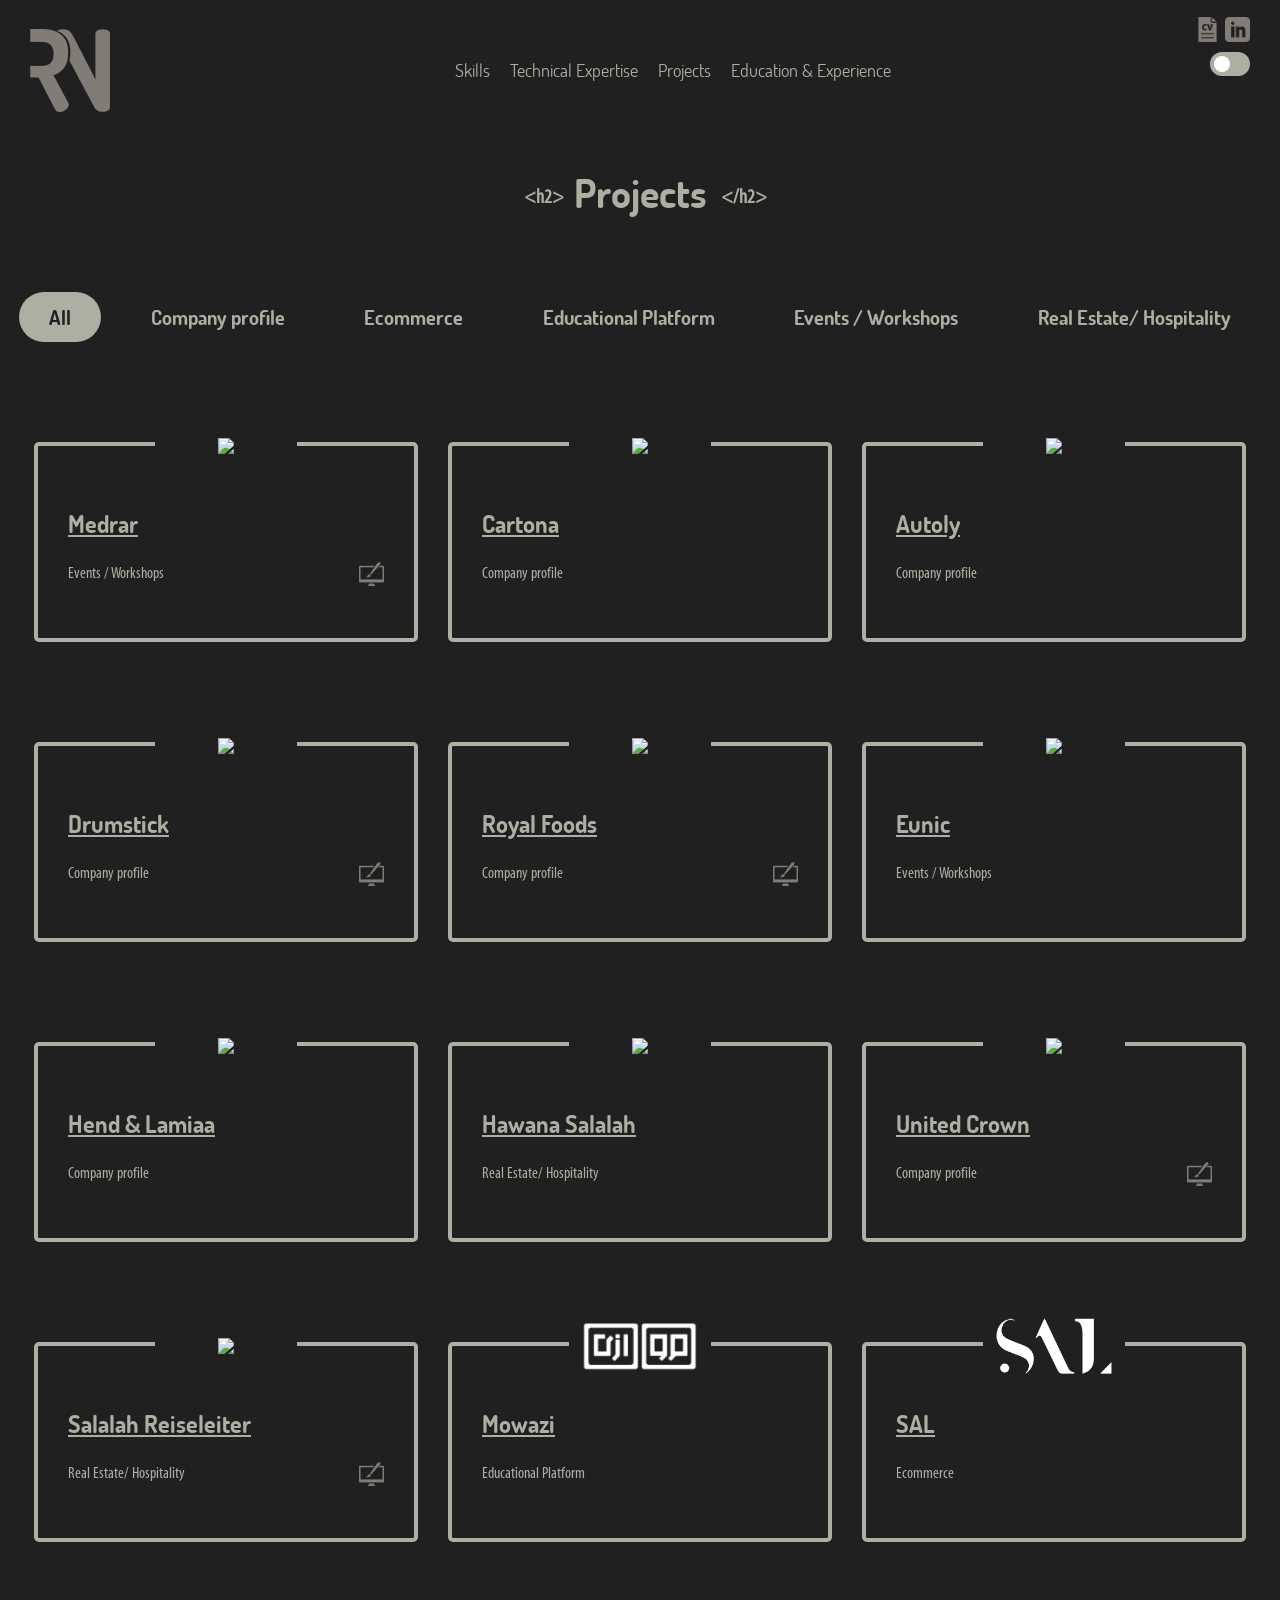
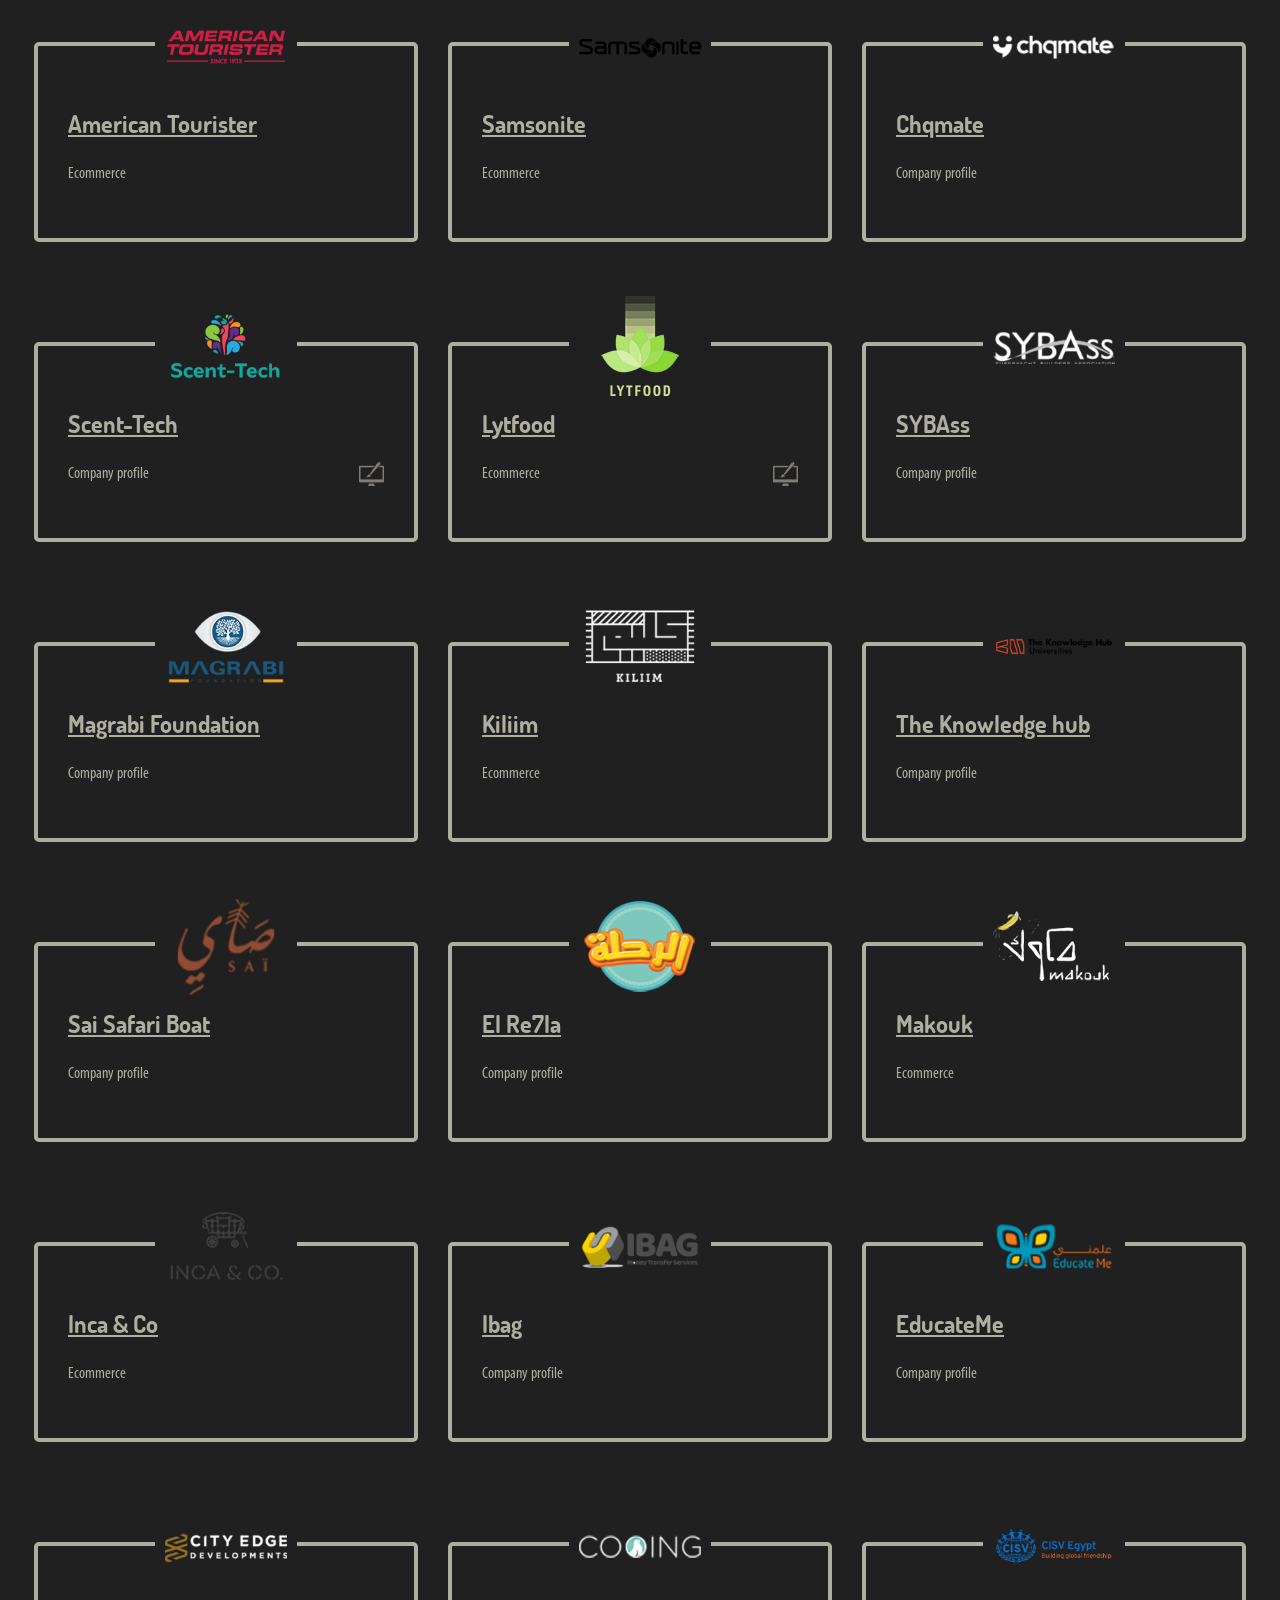
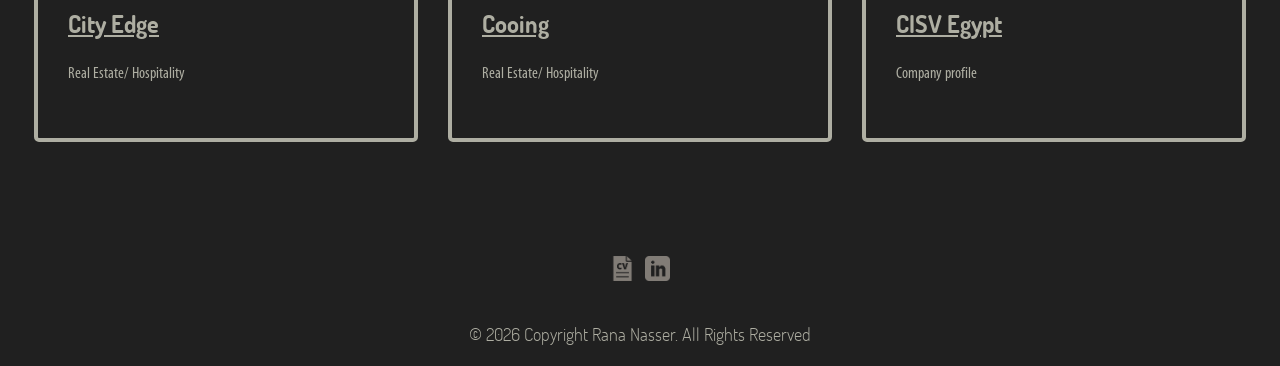
==== commit 9f11c06b: "Add files via upload" ====
--- a/projects.html
+++ b/projects.html
@@ -30,32 +30,7 @@
 
 		<link rel='stylesheet' id='main-stylesheet-css' href='./assets/css/app.min.css?ver=2.10.4' type='text/css' media='all' />
 		<script type="text/javascript" src="https://ajax.googleapis.com/ajax/libs/jquery/3.2.1/jquery.min.js?ver=3.2.1" id="jquery-js"></script>
-		<link rel="https://api.w.org/" href="./index.html?rest_route=/" /><link rel="alternate" title="JSON" type="application/json" href="./index.html?rest_route=/wp/v2/pages/7" />		<style>
-				.gforms-menu-icon {
-					float: left;
-					width: 26px !important;
-					height: 30px !important;
-					background-repeat: no-repeat;
-					background-position: 0 6px;
-					background-size: 20px;
-				}
-
-				@media screen and ( max-width: 782px ) {
-					#wpadminbar #wp-admin-bar-gform-forms .ab-item {
-						line-height: 53px;
-						height: 46px !important;
-						width: 52px !important;
-						display: block;
-						background-size: 36px 36px;
-						background-position: 7px 6px;
-					}
-
-					#wpadminbar li#wp-admin-bar-gform-forms {
-						display: block;
-					}
-
-				}
-			</style>
+		<link rel="https://api.w.org/" href="./index.html?rest_route=/" /><link rel="alternate" title="JSON" type="application/json" href="./index.html?rest_route=/wp/v2/pages/7" />	
 	</head>
 	<body class="archive post-type-archive post-type-archive-projects logged-in wp-theme-rana topbar">
 		<header class="site-header" role="banner">
@@ -123,24 +98,152 @@
 			<h2 class="tagHeaderCenter"><span>Projects</span></h2>
 			<div class="filterTabs">
 				<div class="active" data-type="all">All</div>
-				<div data-type="company-profile">Company profile</div>
-				<div data-type="ecommerce">Ecommerce</div>
-				<div data-type="educational-platform">Educational Platform</div>
-				<div data-type="real-estate">Real Estate</div>
+			 	<div data-type="company-profile">Company profile</div>
+			 	<div data-type="ecommerce">Ecommerce</div>
+			 	<div data-type="educational-platform">Educational Platform</div>
+			 	<div data-type="events-workshops">Events / Workshops</div>
+			 	<div data-type="real-estate">Real Estate/ Hospitality</div>
 			</div>
 			<div class="projectsPage">
+												
+				<article id="post-238" class="post-238 projects type-projects status-publish has-post-thumbnail hentry project_types-events-workshops work-design work-develop" data-project-type="events-workshops">
+					<div class="projects-content"><a href="http://medrar.org/" target="_blank">
+						<div class="projects-img"><img src="./assets/images/projects/medrar.jpeg"></div>
+						<header><h2 class="entry-title"><a href="" rel="bookmark">Medrar</a></h2></header>
+						<div class="entry-content"></div>
+						<footer>
+							<span>Events / Workshops</span>
+							<span class="work">
+								<img src="./assets/images/design.png">					
+							</span>
+						</footer></a>
+					</div>
+				</article>
+											
+				<article id="post-234" class="post-234 projects type-projects status-publish has-post-thumbnail hentry project_types-company-profile work-develop" data-project-type="company-profile">
+					<div class="projects-content"><a href="https://cartona.com/" target="_blank">
+						<div class="projects-img"><img src="./assets/images/projects/cartona.png"></div>
+						<header><h2 class="entry-title"><a href="" rel="bookmark">Cartona</a></h2></header>
+						<div class="entry-content"></div>
+						<footer>
+							<span>Company profile</span>
+							<span class="work"></span>
+						</footer></a>
+					</div>
+				</article>
+											
+				<article id="post-231" class="post-231 projects type-projects status-publish has-post-thumbnail hentry project_types-company-profile work-develop" data-project-type="company-profile">
+					<div class="projects-content"><a href="https://autoly.io/" target="_blank">
+						<div class="projects-img"><img src="./assets/images/projects/autoly.png"></div>
+						<header><h2 class="entry-title"><a href="" rel="bookmark">Autoly</a></h2></header>
+						<div class="entry-content"></div>
+						<footer>
+							<span>Company profile</span>
+							<span class="work"></span>
+						</footer></a>
+					</div>
+				</article>
+											
+				<article id="post-216" class="post-216 projects type-projects status-publish has-post-thumbnail hentry project_types-company-profile work-design work-develop" data-project-type="company-profile">
+					<div class="projects-content"><a href="https://drumstickegypt.com/" target="_blank">
+						<div class="projects-img"><img src="./assets/images/projects/drumstick.png"></div>
+						<header><h2 class="entry-title"><a href="" rel="bookmark">Drumstick</a></h2></header>
+						<div class="entry-content"></div>
+						<footer>
+							<span>Company profile</span>
+							<span class="work">
+								<img src="./assets/images/design.png">					
+							</span>
+						</footer></a>
+					</div>
+				</article>
+											
+				<article id="post-213" class="post-213 projects type-projects status-publish has-post-thumbnail hentry project_types-company-profile work-design work-develop" data-project-type="company-profile">
+					<div class="projects-content"><a href="https://royal-foodseg.com/" target="_blank">
+						<div class="projects-img"><img src="./assets/images/projects/royalfoods.png"></div>
+						<header><h2 class="entry-title"><a href="" rel="bookmark">Royal Foods</a></h2></header>
+						<div class="entry-content"></div>
+						<footer>
+							<span>Company profile</span>
+							<span class="work">
+								<img src="./assets/images/design.png">					
+							</span>
+						</footer></a>
+					</div>
+				</article>
+											
+				<article id="post-209" class="post-209 projects type-projects status-publish has-post-thumbnail hentry project_types-events-workshops work-develop" data-project-type="events-workshops">
+					<div class="projects-content"><a href="https://www.eunicegypt.org/" target="_blank">
+						<div class="projects-img"><img src="./assets/images/projects/eu_logo-white.png"></div>
+						<header><h2 class="entry-title"><a href="" rel="bookmark">Eunic</a></h2></header>
+						<div class="entry-content"></div>
+						<footer>
+							<span>Events / Workshops</span>
+							<span class="work"></span>
+						</footer></a>
+					</div>
+				</article>
+											
+				<article id="post-206" class="post-206 projects type-projects status-publish has-post-thumbnail hentry project_types-company-profile work-develop" data-project-type="company-profile">
+					<div class="projects-content"><a href="https://hendandlamiaa.com/" target="_blank">
+						<div class="projects-img"><img src="./assets/images/projects/HL_LogoAnimation.webp"></div>
+						<header><h2 class="entry-title"><a href="" rel="bookmark">Hend & Lamiaa</a></h2></header>
+						<div class="entry-content"></div>
+						<footer>
+							<span>Company profile</span>
+							<span class="work"></span>
+						</footer></a>
+					</div>
+				</article>
+											
+				<article id="post-203" class="post-203 projects type-projects status-publish has-post-thumbnail hentry project_types-real-estate work-develop" data-project-type="real-estate">
+					<div class="projects-content"><a href="https://hawanasalalah.com/" target="_blank">
+						<div class="projects-img"><img src="./assets/images/projects/hawana-logo-gray3.webp"></div>
+						<header><h2 class="entry-title"><a href="" rel="bookmark">Hawana Salalah</a></h2></header>
+						<div class="entry-content"></div>
+						<footer>
+							<span>Real Estate/ Hospitality</span>
+							<span class="work"></span>
+						</footer></a>
+					</div>
+				</article>
+
+				<article id="post-204" class="post-204 projects type-projects status-publish has-post-thumbnail hentry project_types-company-profile work-design work-develop" data-project-type="real-estate">
+					<div class="projects-content"><a href="https://unitedcrowneg.com/" target="_blank">
+						<div class="projects-img"><img src="./assets/images/projects/unitedcrown.png"></div>
+						<header><h2 class="entry-title"><a href="" rel="bookmark">United Crown</a></h2></header>
+						<div class="entry-content"></div>
+						<footer>
+							<span>Company profile</span>
+							<span class="work"><img src="./assets/images/design.png"></span>
+						</footer></a>
+					</div>
+				</article>
+
+				<article id="post-205" class="post-205 projects type-projects status-publish has-post-thumbnail hentry project_types-real-estate work-design work-develop" data-project-type="real-estate">
+					<div class="projects-content"><a href="https://salalahreiseleiter.com/" target="_blank">
+						<div class="projects-img"><img src="./assets/images/projects/salalahreiseleiter.png"></div>
+						<header><h2 class="entry-title"><a href="" rel="bookmark">Salalah Reiseleiter</a></h2></header>
+						<div class="entry-content"></div>
+						<footer>
+							<span>Real Estate/ Hospitality</span>
+							<span class="work"><img src="./assets/images/design.png">	</span>
+						</footer></a>
+					</div>
+				</article>
+											
 				<article id="post-140" class="post-140 projects type-projects status-publish has-post-thumbnail hentry project_types-educational-platform work-develop" data-project-type="educational-platform">
-					<div class="projects-content"><a href="" target="_blank">
+					<div class="projects-content"><a href="https://mowazi.org/" target="_blank">
 						<div class="projects-img"><img src="./assets/images/projects/logo-white.png"></div>
 						<header><h2 class="entry-title"><a href="" rel="bookmark">Mowazi</a></h2></header>
 						<div class="entry-content"></div>
 						<footer>
 							<span>Educational Platform</span>
 							<span class="work"></span>
-						</footer>
-					</a></div>
-				</article>
-							
+						</footer></a>
+					</div>
+				</article>
+											
 				<article id="post-88" class="post-88 projects type-projects status-publish has-post-thumbnail hentry project_types-ecommerce work-develop" data-project-type="ecommerce">
 					<div class="projects-content"><a href="" target="_blank">
 						<div class="projects-img"><img src="./assets/images/projects/SAL-Logo-Standard-White.png"></div>
@@ -152,7 +255,7 @@
 						</footer></a>
 					</div>
 				</article>
-							
+											
 				<article id="post-85" class="post-85 projects type-projects status-publish has-post-thumbnail hentry project_types-ecommerce work-develop" data-project-type="ecommerce">
 					<div class="projects-content"><a href="" target="_blank">
 						<div class="projects-img"><img src="./assets/images/projects/HoS-Logos-American-Tourister-Original.png"></div>
@@ -164,20 +267,19 @@
 						</footer></a>
 					</div>
 				</article>
-							
+											
 				<article id="post-82" class="post-82 projects type-projects status-publish has-post-thumbnail hentry project_types-ecommerce work-develop" data-project-type="ecommerce">
 					<div class="projects-content"><a href="" target="_blank">
 						<div class="projects-img"><img src="./assets/images/projects/HoS-Logos-Samsonite-Black.png"></div>
-						<header>
-						<h2 class="entry-title"><a href="" rel="bookmark">Samsonite</a></h2></header>
-						<div class="entry-content"></div>
-						<footer>
-							<span>Ecommerce</span>
-							<span class="work"></span>
-						</footer></a>
-					</div>
-				</article>
-							
+						<header><h2 class="entry-title"><a href="" rel="bookmark">Samsonite</a></h2></header>
+						<div class="entry-content"></div>
+						<footer>
+							<span>Ecommerce</span>
+							<span class="work"></span>
+						</footer></a>
+					</div>
+				</article>
+											
 				<article id="post-79" class="post-79 projects type-projects status-publish has-post-thumbnail hentry project_types-company-profile work-develop" data-project-type="company-profile">
 					<div class="projects-content"><a href="" target="_blank">
 						<div class="projects-img"><img src="./assets/images/projects/chqmate.png"></div>
@@ -189,7 +291,7 @@
 						</footer></a>
 					</div>
 				</article>
-							
+											
 				<article id="post-76" class="post-76 projects type-projects status-publish has-post-thumbnail hentry project_types-company-profile work-design work-develop" data-project-type="company-profile">
 					<div class="projects-content"><a href="" target="_blank">
 						<div class="projects-img"><img src="./assets/images/projects/scent-tech.png"></div>
@@ -198,12 +300,12 @@
 						<footer>
 							<span>Company profile</span>
 							<span class="work">
-								<img src="./assets/images/design.png">		
+								<img src="./assets/images/design.png">					
 							</span>
 						</footer></a>
 					</div>
 				</article>
-							
+											
 				<article id="post-73" class="post-73 projects type-projects status-publish has-post-thumbnail hentry project_types-ecommerce work-design work-develop" data-project-type="ecommerce">
 					<div class="projects-content"><a href="" target="_blank">
 						<div class="projects-img"><img src="./assets/images/projects/lytfood.png"></div>
@@ -212,14 +314,14 @@
 						<footer>
 							<span>Ecommerce</span>
 							<span class="work">
-								<img src="./assets/images/design.png">
+								<img src="./assets/images/design.png">					
 							</span>
 						</footer></a>
 					</div>
 				</article>
 											
 				<article id="post-70" class="post-70 projects type-projects status-publish has-post-thumbnail hentry project_types-company-profile work-develop" data-project-type="company-profile">
-					<div class="projects-content"><a href="" target="_blank">
+					<div class="projects-content"><a href="https://sybass.org/" target="_blank">
 						<div class="projects-img"><img src="./assets/images/projects/sybass.png"></div>
 						<header><h2 class="entry-title"><a href="" rel="bookmark">SYBAss</a></h2></header>
 						<div class="entry-content"></div>
@@ -231,7 +333,7 @@
 				</article>
 											
 				<article id="post-67" class="post-67 projects type-projects status-publish has-post-thumbnail hentry project_types-company-profile work-develop" data-project-type="company-profile">
-					<div class="projects-content"><a href="" target="_blank">
+					<div class="projects-content"><a href="http://www.magrabi.org/" target="_blank">
 						<div class="projects-img"><img src="./assets/images/projects/maghrabi.png"></div>
 						<header><h2 class="entry-title"><a href="" rel="bookmark">Magrabi Foundation</a></h2></header>
 						<div class="entry-content"></div>
@@ -267,7 +369,7 @@
 				</article>
 											
 				<article id="post-57" class="post-57 projects type-projects status-publish has-post-thumbnail hentry project_types-company-profile work-develop" data-project-type="company-profile">
-					<div class="projects-content"><a href="" target="_blank">
+					<div class="projects-content"><a href="https://saisafariboat.com/" target="_blank">
 						<div class="projects-img"><img src="./assets/images/projects/sai.png"></div>
 						<header><h2 class="entry-title"><a href="" rel="bookmark">Sai Safari Boat</a></h2></header>
 						<div class="entry-content"></div>
@@ -291,7 +393,7 @@
 				</article>
 											
 				<article id="post-51" class="post-51 projects type-projects status-publish has-post-thumbnail hentry project_types-ecommerce work-develop" data-project-type="ecommerce">
-					<div class="projects-content"><a href="" target="_blank">
+					<div class="projects-content"><a href="https://makouk.com/" target="_blank">
 						<div class="projects-img"><img src="./assets/images/projects/makouk.png"></div>
 						<header><h2 class="entry-title"><a href="" rel="bookmark">Makouk</a></h2></header>
 						<div class="entry-content"></div>
@@ -338,13 +440,13 @@
 					</div>
 				</article>
 											
-				<article id="post-40" class="post-40 projects type-projects status-publish has-post-thumbnail hentry project_types-company-profile work-develop" data-project-type="company-profile">
+				<article id="post-40" class="post-40 projects type-projects status-publish has-post-thumbnail hentry project_types-real-estate work-develop" data-project-type="real-estate">
 					<div class="projects-content"><a href="" target="_blank">
 						<div class="projects-img"><img src="./assets/images/projects/city-edge.png"></div>
 						<header><h2 class="entry-title"><a href="" rel="bookmark">City Edge</a></h2></header>
 						<div class="entry-content"></div>
 						<footer>
-							<span>Company profile</span>
+							<span>Real Estate/ Hospitality</span>
 							<span class="work"></span>
 						</footer></a>
 					</div>
@@ -356,14 +458,14 @@
 						<header><h2 class="entry-title"><a href="" rel="bookmark">Cooing</a></h2></header>
 						<div class="entry-content"></div>
 						<footer>
-							<span>Real Estate</span>
+							<span>Real Estate/ Hospitality</span>
 							<span class="work"></span>
 						</footer></a>
 					</div>
 				</article>
 											
 				<article id="post-36" class="post-36 projects type-projects status-publish has-post-thumbnail hentry project_types-company-profile work-develop" data-project-type="company-profile">
-					<div class="projects-content"><a href="" target="_blank">
+					<div class="projects-content"><a href="https://eg.cisv.org/" target="_blank">
 						<div class="projects-img"><img src="./assets/images/projects/CISV-Egypt-logo.png"></div>
 						<header><h2 class="entry-title"><a href="" rel="bookmark">CISV Egypt</a></h2></header>
 						<div class="entry-content"></div>
@@ -373,44 +475,8 @@
 						</footer></a>
 					</div>
 				</article>
-											
-				<article id="post-34" class="post-34 projects type-projects status-publish has-post-thumbnail hentry project_types-company-profile work-develop" data-project-type="company-profile">
-					<div class="projects-content"><a href="" target="_blank">
-						<div class="projects-img"><img src="./assets/images/projects/cid.png"></div>
-						<header><h2 class="entry-title"><a href="" rel="bookmark">CID</a></h2></header>
-						<div class="entry-content"></div>
-						<footer>
-							<span>Company profile</span>
-							<span class="work"></span>
-						</footer></a>
-					</div>
-				</article>
-											
-				<article id="post-32" class="post-32 projects type-projects status-publish has-post-thumbnail hentry project_types-real-estate work-develop" data-project-type="real-estate">
-					<div class="projects-content"><a href="" target="_blank">
-						<div class="projects-img"><img src="./assets/images/projects/apt9.png"></div>
-						<header><h2 class="entry-title"><a href="" rel="bookmark">Apt-9</a></h2></header>
-						<div class="entry-content"></div>
-						<footer>
-							<span>Real Estate</span>
-							<span class="work"></span>
-						</footer></a>
-					</div>
-				</article>
-											
-				<article id="post-24" class="post-24 projects type-projects status-publish has-post-thumbnail hentry project_types-company-profile work-develop" data-project-type="company-profile">
-					<div class="projects-content"><a href="" target="_blank">
-						<div class="projects-img"><img src="./assets/images/projects/azha2.png"></div>
-						<header><h2 class="entry-title"><a href="" rel="bookmark">Azha</a></h2></header>
-						<div class="entry-content"></div>
-						<footer>
-							<span>Company profile</span>
-							<span class="work"></span>
-						</footer></a>
-					</div>
-				</article>
 			</div>
-	
+			
 		</div>
 
 
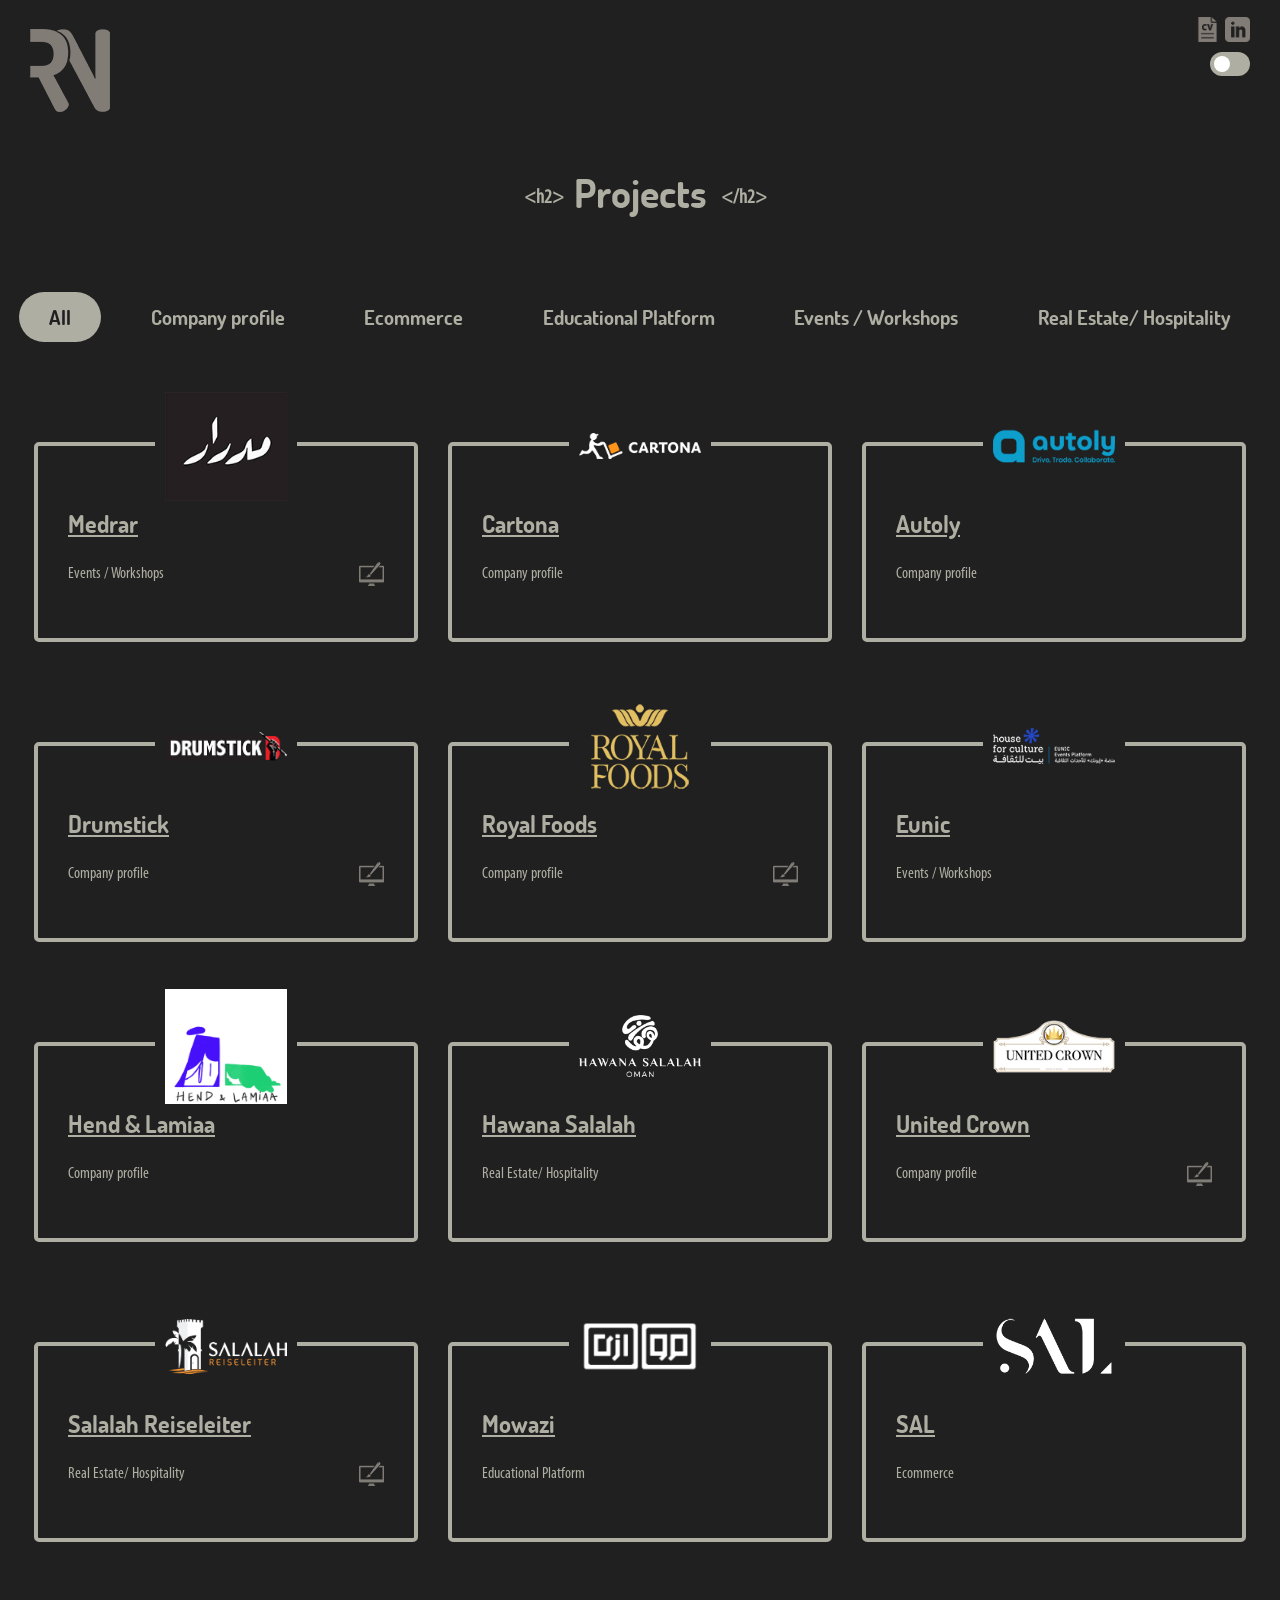
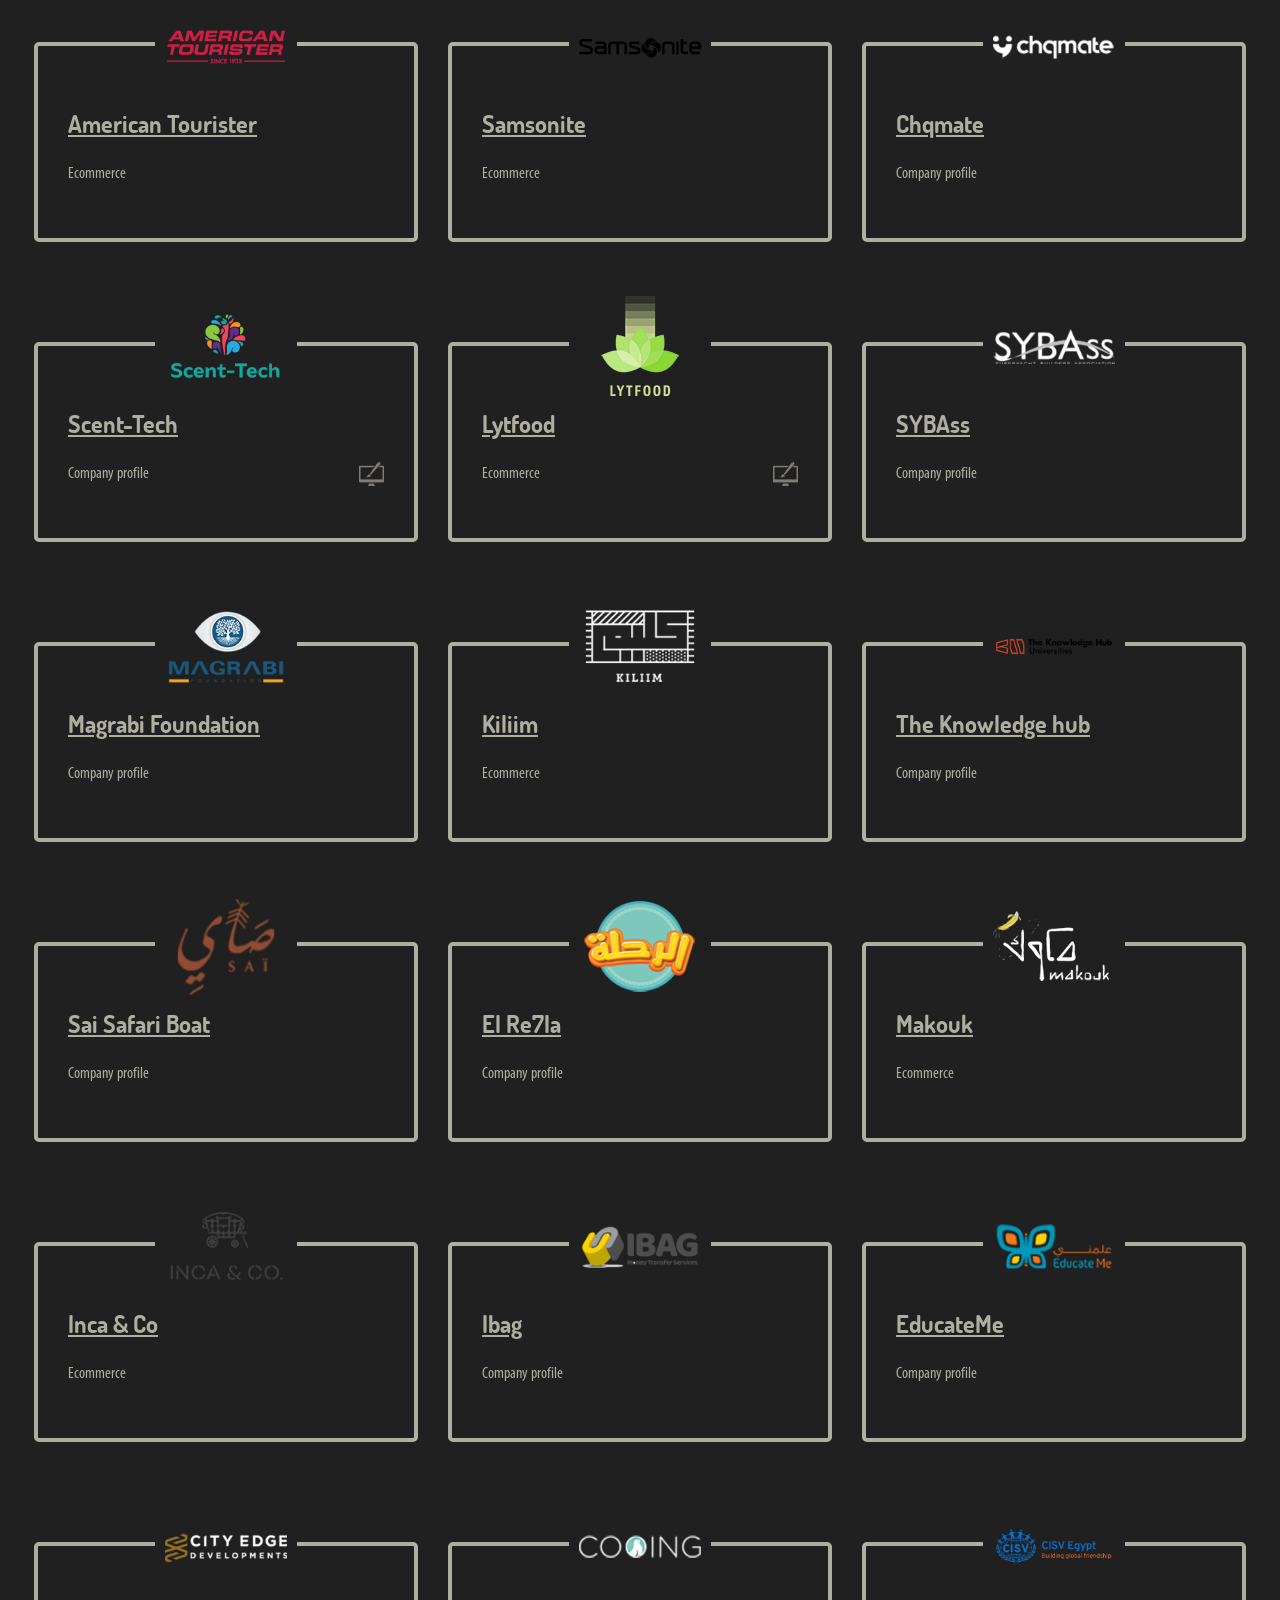
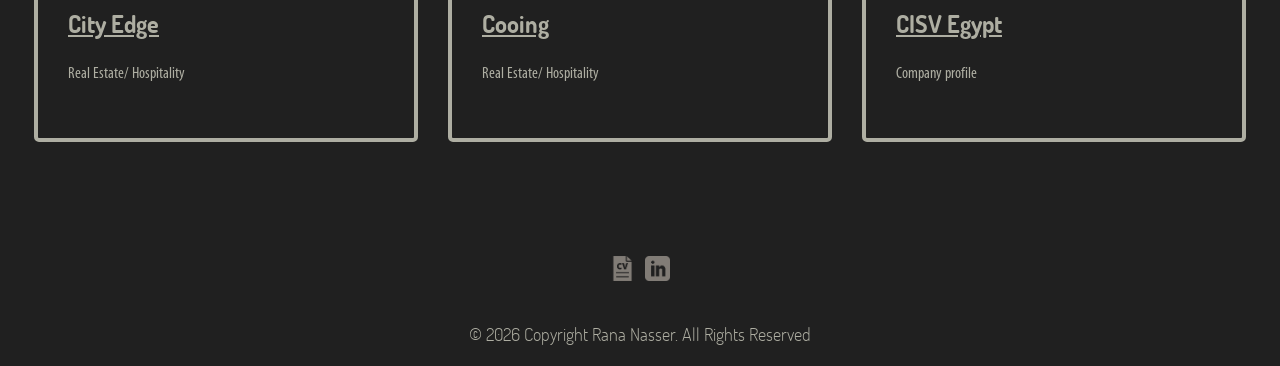
==== commit 2e6280d0: "Add files via upload" ====
--- a/projects.html
+++ b/projects.html
@@ -52,7 +52,7 @@
 						  <span class="sliderR round"></span>
 						</label> 
 					</div>
-					<button aria-label="Main Menu" class="menu-icon" type="button" data-toggle="mobile-menu"></button>
+					<!-- <button aria-label="Main Menu" class="menu-icon" type="button" data-toggle="mobile-menu"></button> -->
 				</div>
 			</div>
 
@@ -63,13 +63,13 @@
 					</div>
 				</div>
 				<div class="top-bar-center">
-					<ul>
+					<!-- <ul>
 						<li><a href="#skills" class="skillsLink" data-goTo>Skills</a></li>
 						<li><a href="#technicalExpertise" class="technicalExpertiseLink" data-goTo>Technical Expertise</a></li>
 						<li><a href="#projects" class="projectsLink" data-goTo>Projects</a></li>
 						<li><a href="#educationExperience" class="educationExperienceLink" data-goTo>Education & Experience</a></li>
-						<!-- <li><a href="#contact" class="contactLink" data-goTo>Contact me</a></li> -->
-					</ul>
+					
+					</ul> -->
 				</div>
 				<div class="top-bar-right">
 					<ul>
@@ -85,14 +85,14 @@
 				</div>
 			</nav>
 		</header>
-		<div class="mobileMenu-container">
+		<!-- <div class="mobileMenu-container">
 			<ul>
 				<li><a href="#skills" class="skillsLink" data-goTo>Skills</a></li>
 				<li><a href="#technicalExpertise" class="technicalExpertiseLink" data-goTo>Technical Expertise</a></li>
 				<li><a href="#projects" class="projectsLink" data-goTo>Projects</a></li>
 				<li><a href="#educationExperience" class="educationExperienceLink" data-goTo>Education & Experience</a></li>
 			</ul>
-		</div>
+		</div> -->
 
 		<div class="main-container">
 			<h2 class="tagHeaderCenter"><span>Projects</span></h2>
--- a/assets/css/app.min.css
+++ b/assets/css/app.min.css
@@ -349,9 +349,9 @@
 body {
   background: #202020;
   /* &.loading{
-		overflow: hidden;
-		height: 100vh;
-	} */ }
+    overflow: hidden;
+    height: 100vh;
+  } */ }
   body.light {
     background: #fff; }
 
@@ -374,36 +374,36 @@
     background-color: transparent; }
 
 /* .loader{
-	position:fixed;
-	background:$dark-grey;
-	width:100%;
-	height:100%;
-	top:0;
-	left:0;
-	z-index:10;
+  position:fixed;
+  background:$dark-grey;
+  width:100%;
+  height:100%;
+  top:0;
+  left:0;
+  z-index:10;
 }
 .logo{
-	position:absolute;
-	width:40%;
-	top:50%;
-	left:50%;
-	transition:all 1s ease;
-	transform:translate(-50%, -50%);
-	z-index:100;
-	&.active{
-		width:155px;
-		top:0px;
-		left:30px;
-		transform:none;
-		path{
-			fill:$beige;
-		}
-	}
-	path{
-		stroke-dasharray: 2000;
-		stroke-dashoffset: 0;
-		animation: dash 5s linear alternate 1;
-	}
+  position:absolute;
+  width:40%;
+  top:50%;
+  left:50%;
+  transition:all 1s ease;
+  transform:translate(-50%, -50%);
+  z-index:100;
+  &.active{
+    width:155px;
+    top:0px;
+    left:30px;
+    transform:none;
+    path{
+      fill:$beige;
+    }
+  }
+  path{
+    stroke-dasharray: 2000;
+    stroke-dashoffset: 0;
+    animation: dash 5s linear alternate 1;
+  }
 }
 @keyframes dash{
   from {
@@ -527,7 +527,7 @@
     font-size: 40px; }
     @media (max-width: 40em) {
       .tagHeaderCenter span {
-        padding: 0 30px; } }
+        padding: 0 10px; } }
     .tagHeaderCenter span:before, .tagHeaderCenter span:after {
       position: absolute;
       font-family: MyriadCondensedRegular;
@@ -721,29 +721,20 @@
       width: 100%;
       height: 2px;
       content: ''; }
-  .title-bar .impLinks {
-    display: -webkit-flex;
-    display: -ms-flexbox;
-    display: flex;
-    -webkit-align-items: center;
-        -ms-flex-align: center;
-            align-items: center; }
-    .title-bar .impLinks ul {
-      list-style: none;
+  .title-bar-right {
+    text-align: right; }
+    .title-bar-right .impLinks {
       display: -webkit-flex;
       display: -ms-flexbox;
       display: flex;
-      margin-right: 10px; }
-  .title-bar-right {
-    display: -webkit-flex;
-    display: -ms-flexbox;
-    display: flex;
-    -webkit-flex-direction: column;
-        -ms-flex-direction: column;
-            flex-direction: column;
-    -webkit-align-items: flex-end;
-        -ms-flex-align: end;
-            align-items: flex-end; }
+      margin: 5px; }
+      .title-bar-right .impLinks ul {
+        list-style: none;
+        margin: 0;
+        display: -webkit-flex;
+        display: -ms-flexbox;
+        display: flex;
+        padding: 0 15px; }
 
 .site-header.sticky {
   position: fixed;
@@ -885,11 +876,17 @@
     -webkit-flex: 1;
         -ms-flex: 1;
             flex: 1;
-    padding: 40px;
-    transition: all 0.5s ease-in; }
+    padding: 20px;
+    transition: all 0.5s ease-in;
+    border: 1px solid rgba(174, 174, 162, 0.1);
+    margin: 10px 20px;
+    border-left: 2px solid #AEAEA2;
+    border-radius: 5px; }
     .home .skills_icons div img {
       width: 40%;
       margin-bottom: 30px; }
+    .home .skills_icons div li {
+      text-align: left; }
 
 .home .skills2_icons {
   display: -webkit-flex;
@@ -1062,12 +1059,15 @@
   min-height: 50vh;
   text-align: center;
   /* .slick-active{
-			.project{
-				&-img{
-					width:55%;
-				}
-			}
-		} */ }
+      .project{
+        &-img{
+          width:55%;
+        }
+      }
+    } */ }
+  @media (max-width: 40em) {
+    .home .projects {
+      padding: 50px 0%; } }
   .home .projects_slider {
     margin-top: 40px; }
   .home .projects .project {
@@ -1076,12 +1076,15 @@
       padding: 20px 30px;
       border: 4px solid;
       border-radius: 5px;
-      height: 180px;
+      min-height: 510px;
       text-align: left; }
+      @media (max-width: 40em) {
+        .home .projects .project-content {
+          min-height: 855px; } }
     .home .projects .project-img {
       background: #202020;
       padding: 0 10px;
-      width: 45%;
+      width: 15%;
       margin: -60px auto 30px;
       transition: all 0.5s ease-in;
       display: -webkit-flex;
@@ -1122,7 +1125,7 @@
         text-decoration: underline;
         color: #AEAEA2; }
     .home .projects .project:hover .project-img {
-      width: 65%; }
+      width: 20%; }
       .home .projects .project:hover .project-img img {
         -webkit-filter: grayscale(0%);
                 filter: grayscale(0%);
@@ -1130,7 +1133,10 @@
             -ms-transform: scale(1.1);
                 transform: scale(1.1); }
   .home .projects .slick-center .project-img {
-    width: 65%; }
+    width: 20%; }
+    @media (max-width: 40em) {
+      .home .projects .slick-center .project-img {
+        width: 65%; } }
     .home .projects .slick-center .project-img img {
       -webkit-filter: grayscale(0%);
               filter: grayscale(0%);
@@ -1222,6 +1228,10 @@
                 flex-wrap: wrap; }
         .home .technicalExpertise_content-text .plugins li {
           width: 33%; }
+
+.light .home .skills_icons div {
+  border: 1px solid rgba(32, 32, 32, 0.1);
+  border-left: 2px solid #202020; }
 
 .light .home .projects .project-img {
   background: #fff; }
@@ -1439,4 +1449,4 @@
     .pagination li a {
       text-decoration: none; }
 
-/*# sourceMappingURL=[data-uri] */
+/*# sourceMappingURL=[data-uri]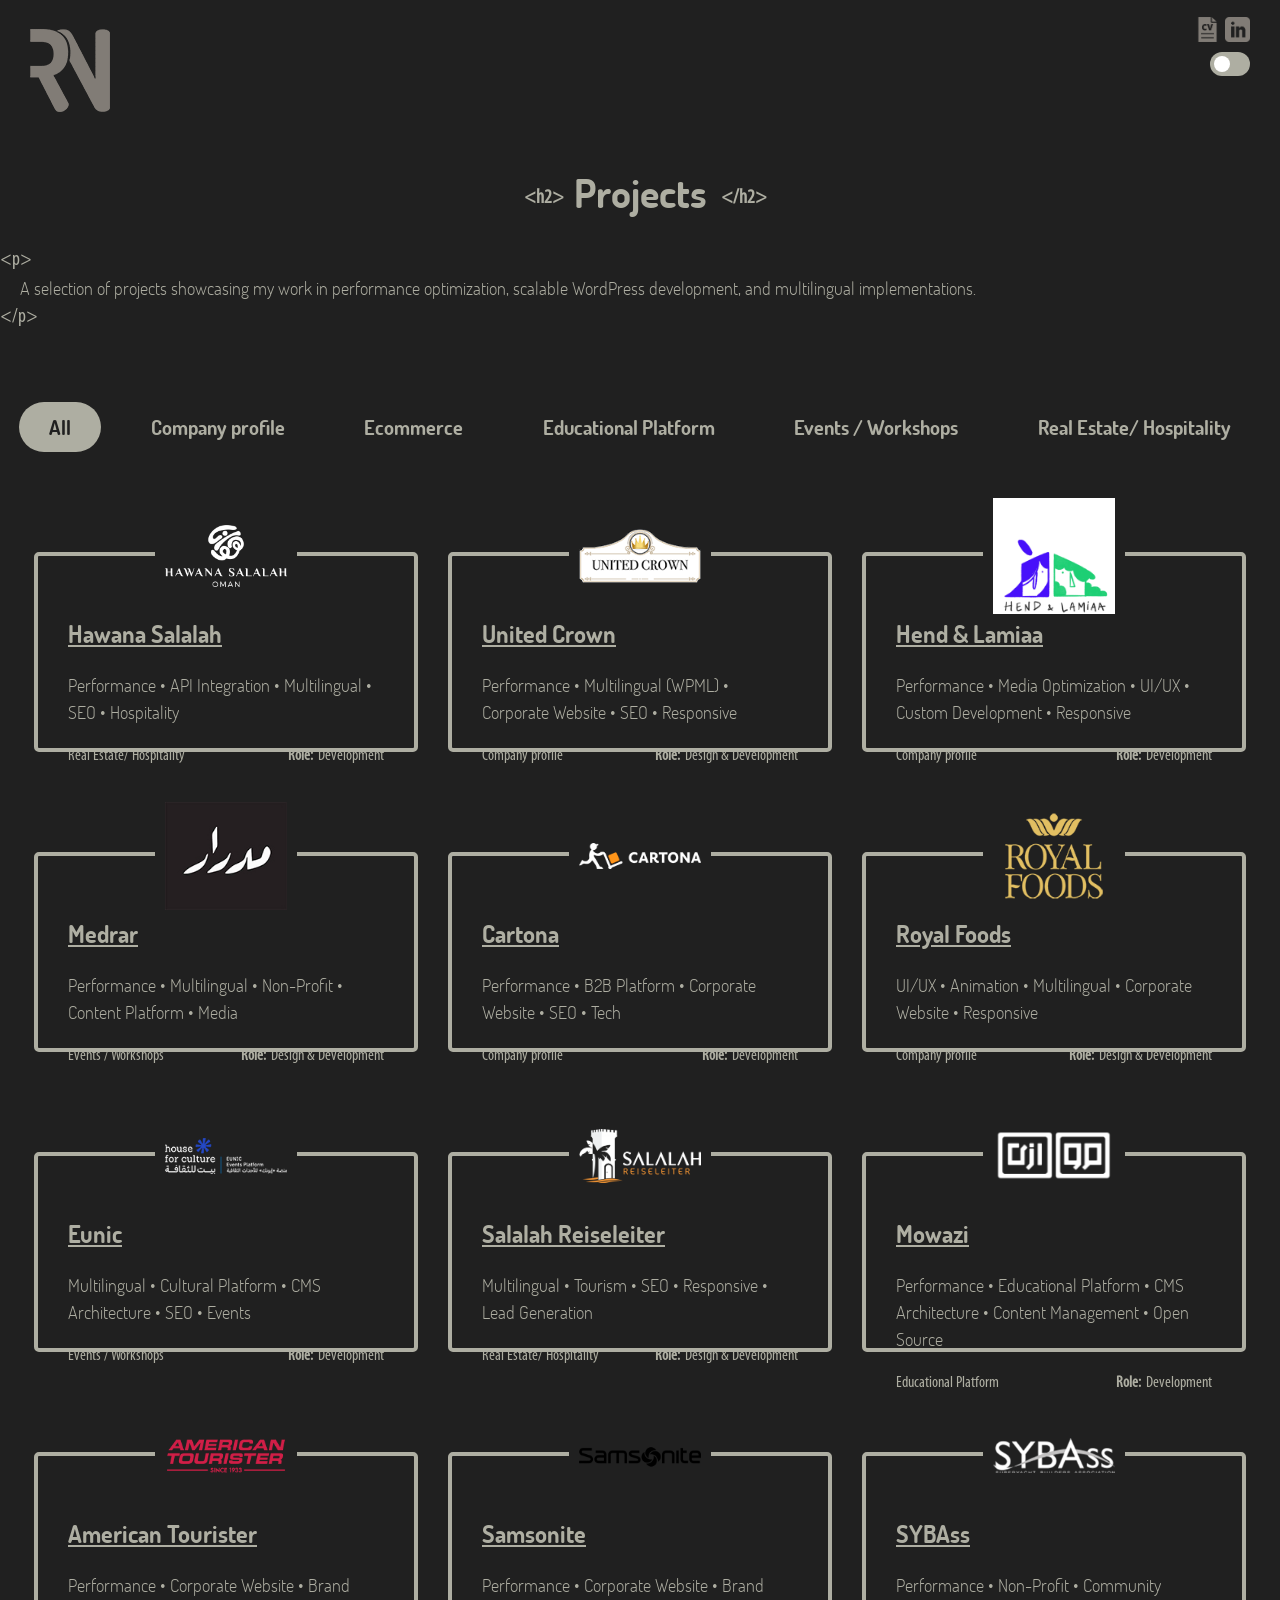
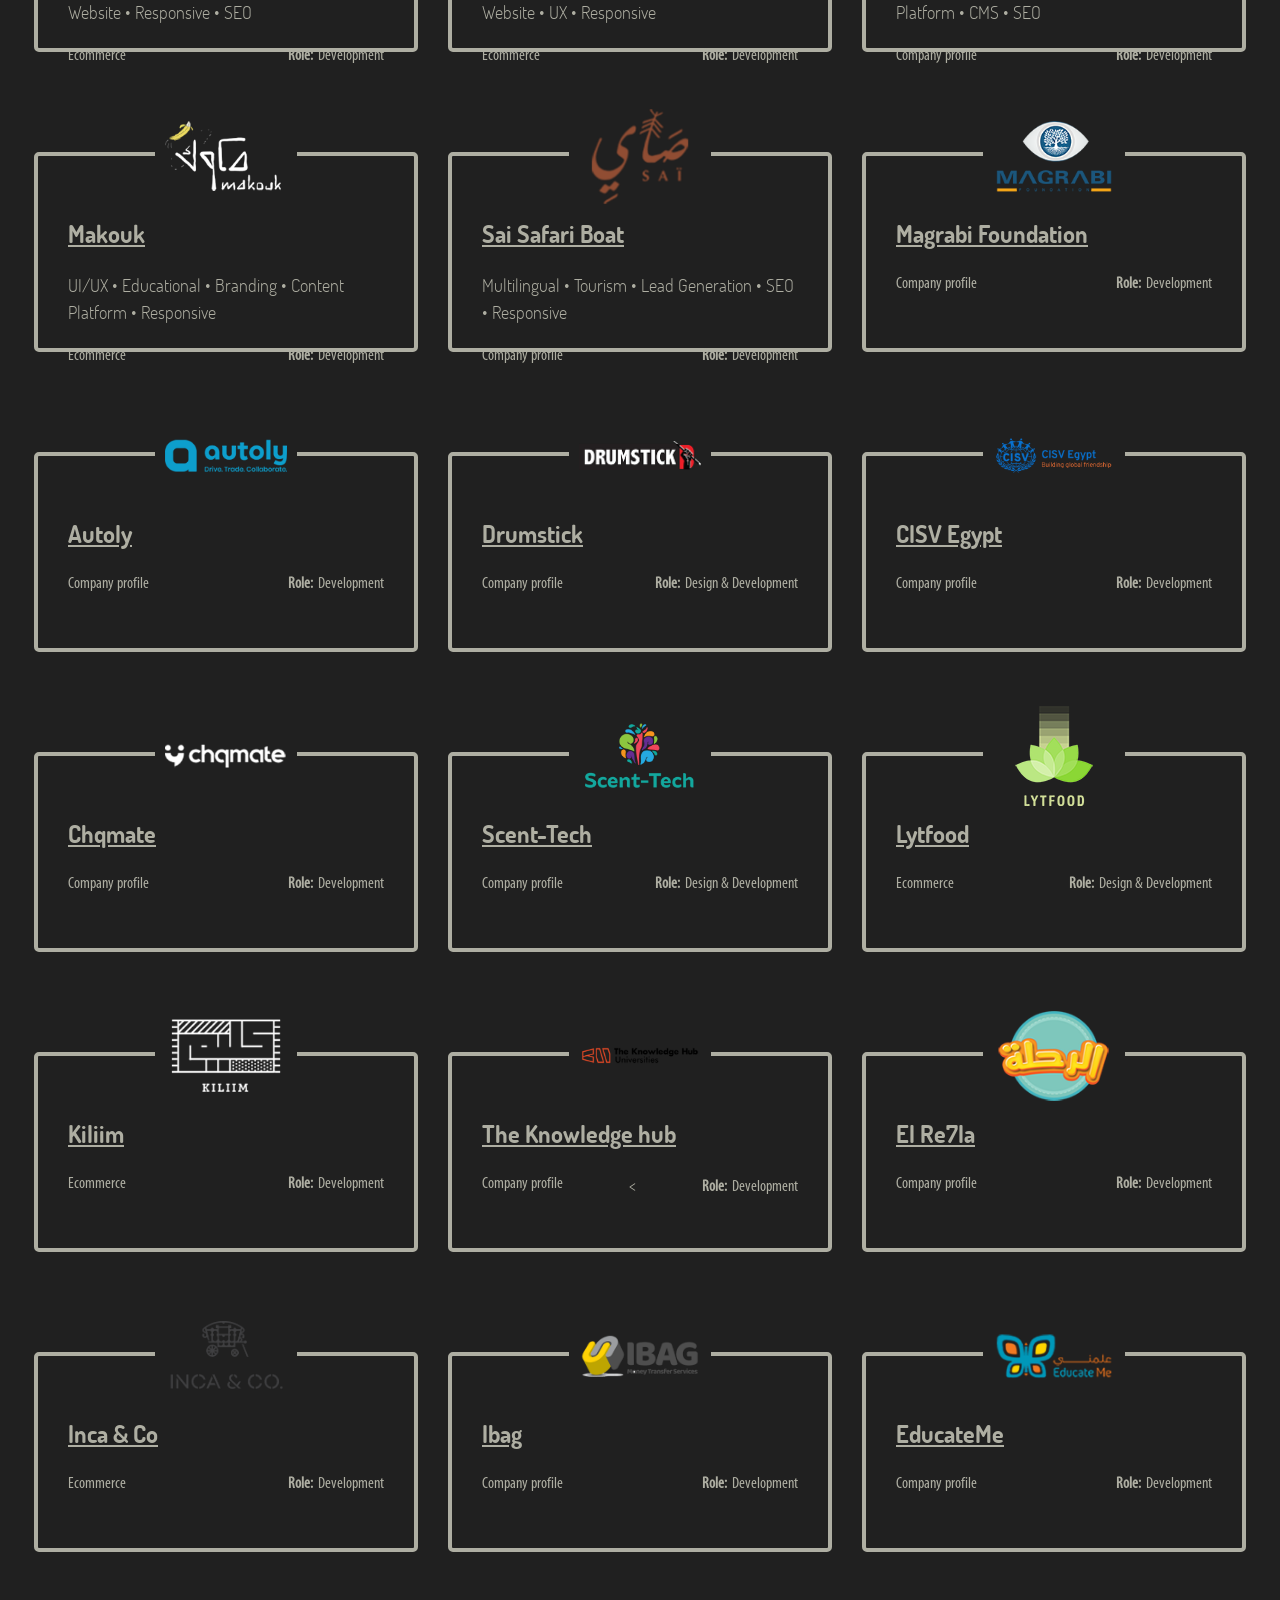
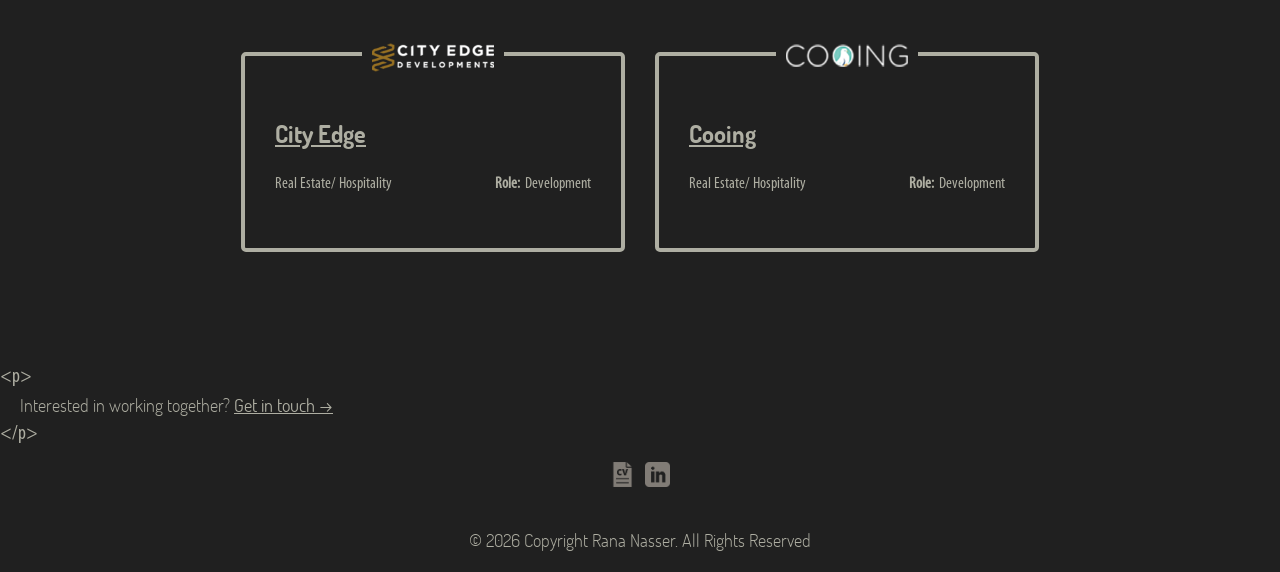
==== commit ba49def6: "Add files via upload" ====
--- a/projects.html
+++ b/projects.html
@@ -96,6 +96,7 @@
 
 		<div class="main-container">
 			<h2 class="tagHeaderCenter"><span>Projects</span></h2>
+			<div class="projectsPageText"><p class="tagText">A selection of projects showcasing my work in performance optimization, scalable WordPress development, and multilingual implementations.</p></div>
 			<div class="filterTabs">
 				<div class="active" data-type="all">All</div>
 			 	<div data-type="company-profile">Company profile</div>
@@ -105,377 +106,369 @@
 			 	<div data-type="real-estate">Real Estate/ Hospitality</div>
 			</div>
 			<div class="projectsPage">
-												
+				
+				<article id="post-203" class="post-203 projects type-projects status-publish has-post-thumbnail hentry project_types-real-estate work-develop" data-project-type="real-estate">
+					<div class="projects-content"><a href="https://hawanasalalah.com/" target="_blank">
+						<div class="projects-img"><img src="./assets/images/projects/hawana-logo-gray3.webp"></div></a>
+						<header><h2 class="entry-title"><a href="https://hawanasalalah.com/" rel="bookmark">Hawana Salalah</a></h2></header>
+						<div class="entry-content"><p class="project-tags">Performance • API Integration • Multilingual • SEO • Hospitality</p></div>
+						<footer>
+							<span>Real Estate/ Hospitality</span>
+							<span class="work"><strong style="margin-right:5px;">Role: </strong> Development</span>
+						</footer>
+					</div>
+				</article>
+
+				<article id="post-204" class="post-204 projects type-projects status-publish has-post-thumbnail hentry project_types-company-profile work-design work-develop" data-project-type="real-estate">
+					<div class="projects-content"><a href="https://unitedcrowneg.com/" target="_blank">
+						<div class="projects-img"><img src="./assets/images/projects/unitedcrown.png"></div></a>
+						<header><h2 class="entry-title"><a href="https://unitedcrowneg.com/" rel="bookmark">United Crown</a></h2></header>
+						<div class="entry-content"><p class="project-tags">Performance • Multilingual (WPML) • Corporate Website • SEO • Responsive</p></div>
+						<footer>
+							<span>Company profile</span>
+							<span class="work"><strong style="margin-right:5px;">Role: </strong> Design & Development</span>
+						</footer>
+					</div>
+				</article>
+
+				<article id="post-206" class="post-206 projects type-projects status-publish has-post-thumbnail hentry project_types-company-profile work-develop" data-project-type="company-profile">
+					<div class="projects-content"><a href="https://hendandlamiaa.com/" target="_blank">
+						<div class="projects-img"><img src="./assets/images/projects/HL_LogoAnimation.webp"></div></a>
+						<header><h2 class="entry-title"><a href="https://hendandlamiaa.com/" rel="bookmark">Hend & Lamiaa</a></h2></header>
+						<div class="entry-content"><p class="project-tags">Performance • Media Optimization • UI/UX • Custom Development • Responsive</p></div>
+						<footer>
+							<span>Company profile</span>
+							<span class="work"><strong style="margin-right:5px;">Role: </strong> Development</span>
+						</footer>
+					</div>
+				</article>
+
 				<article id="post-238" class="post-238 projects type-projects status-publish has-post-thumbnail hentry project_types-events-workshops work-design work-develop" data-project-type="events-workshops">
 					<div class="projects-content"><a href="http://medrar.org/" target="_blank">
-						<div class="projects-img"><img src="./assets/images/projects/medrar.jpeg"></div>
-						<header><h2 class="entry-title"><a href="" rel="bookmark">Medrar</a></h2></header>
-						<div class="entry-content"></div>
+						<div class="projects-img"><img src="./assets/images/projects/medrar.jpeg"></div></a>
+						<header><h2 class="entry-title"><a href="http://medrar.org/" rel="bookmark">Medrar</a></h2></header>
+						<div class="entry-content"><p class="project-tags">Performance • Multilingual • Non-Profit • Content Platform • Media</p></div>
 						<footer>
 							<span>Events / Workshops</span>
-							<span class="work">
-								<img src="./assets/images/design.png">					
-							</span>
-						</footer></a>
+							<span class="work"><strong style="margin-right:5px;">Role: </strong> Design & Development</span>
+						</footer>
 					</div>
 				</article>
 											
 				<article id="post-234" class="post-234 projects type-projects status-publish has-post-thumbnail hentry project_types-company-profile work-develop" data-project-type="company-profile">
 					<div class="projects-content"><a href="https://cartona.com/" target="_blank">
-						<div class="projects-img"><img src="./assets/images/projects/cartona.png"></div>
-						<header><h2 class="entry-title"><a href="" rel="bookmark">Cartona</a></h2></header>
-						<div class="entry-content"></div>
-						<footer>
-							<span>Company profile</span>
-							<span class="work"></span>
-						</footer></a>
-					</div>
-				</article>
-											
+						<div class="projects-img"><img src="./assets/images/projects/cartona.png"></div></a>
+						<header><h2 class="entry-title"><a href="https://cartona.com/" rel="bookmark">Cartona</a></h2></header>
+						<div class="entry-content"><p class="project-tags">Performance • B2B Platform • Corporate Website • SEO • Tech</p></div>
+						<footer>
+							<span>Company profile</span>
+							<span class="work"><strong style="margin-right:5px;">Role: </strong> Development</span>
+						</footer>
+					</div>
+				</article>
+											
+				<article id="post-213" class="post-213 projects type-projects status-publish has-post-thumbnail hentry project_types-company-profile work-design work-develop" data-project-type="company-profile">
+					<div class="projects-content"><a href="https://royal-foodseg.com/" target="_blank">
+						<div class="projects-img"><img src="./assets/images/projects/royalfoods.png"></div></a>
+						<header><h2 class="entry-title"><a href="https://royal-foodseg.com/" rel="bookmark">Royal Foods</a></h2></header>
+						<div class="entry-content"><p class="project-tags">UI/UX • Animation • Multilingual • Corporate Website • Responsive</p></div>
+						<footer>
+							<span>Company profile</span>
+							<span class="work"><strong style="margin-right:5px;">Role: </strong> Design & Development</span>
+						</footer>
+					</div>
+				</article>
+											
+				<article id="post-209" class="post-209 projects type-projects status-publish has-post-thumbnail hentry project_types-events-workshops work-develop" data-project-type="events-workshops">
+					<div class="projects-content"><a href="https://www.eunicegypt.org/" target="_blank">
+						<div class="projects-img"><img src="./assets/images/projects/eu_logo-white.png"></div></a>
+						<header><h2 class="entry-title"><a href="https://www.eunicegypt.org/" rel="bookmark">Eunic</a></h2></header>
+						<div class="entry-content"><p class="project-tags">Multilingual • Cultural Platform • CMS Architecture • SEO • Events</p></div>
+						<footer>
+							<span>Events / Workshops</span>
+							<span class="work"><strong style="margin-right:5px;">Role: </strong> Development</span>
+						</footer>
+					</div>
+				</article>
+											
+
+				<article id="post-205" class="post-205 projects type-projects status-publish has-post-thumbnail hentry project_types-real-estate work-design work-develop" data-project-type="real-estate">
+					<div class="projects-content"><a href="https://salalahreiseleiter.com/" target="_blank">
+						<div class="projects-img"><img src="./assets/images/projects/salalahreiseleiter.png"></div></a>
+						<header><h2 class="entry-title"><a href="https://salalahreiseleiter.com/" rel="bookmark">Salalah Reiseleiter</a></h2></header>
+						<div class="entry-content"><p class="project-tags">Multilingual • Tourism • SEO • Responsive • Lead Generation</p></div>
+						<footer>
+							<span>Real Estate/ Hospitality</span>
+							<span class="work"><strong style="margin-right:5px;">Role: </strong> Design & Development</span>
+						</footer>
+					</div>
+				</article>
+											
+				<article id="post-140" class="post-140 projects type-projects status-publish has-post-thumbnail hentry project_types-educational-platform work-develop" data-project-type="educational-platform">
+					<div class="projects-content"><a href="https://mowazi.org/" target="_blank">
+						<div class="projects-img"><img src="./assets/images/projects/logo-white.png"></div></a>
+						<header><h2 class="entry-title"><a href="https://mowazi.org/" rel="bookmark">Mowazi</a></h2></header>
+						<div class="entry-content"><p class="project-tags">Performance • Educational Platform • CMS Architecture • Content Management • Open Source</p></div>
+						<footer>
+							<span>Educational Platform</span>
+							<span class="work"><strong style="margin-right:5px;">Role: </strong> Development</span>
+						</footer>
+					</div>
+				</article>
+
+				<!-- <article id="post-88" class="post-88 projects type-projects status-publish has-post-thumbnail hentry project_types-ecommerce work-develop" data-project-type="ecommerce">
+					<div class="projects-content"><a href="" target="_blank">
+						<div class="projects-img"><img src="./assets/images/projects/SAL-Logo-Standard-White.png"></div></a>
+						<header><h2 class="entry-title"><a href="" rel="bookmark">SAL</a></h2></header>
+						<div class="entry-content"></div>
+						<footer>
+							<span>Ecommerce</span>
+							<span class="work"><strong style="margin-right:5px;">Role: </strong>Development</span>
+						</footer>
+					</div>
+				</article> -->
+											
+				<article id="post-85" class="post-85 projects type-projects status-publish has-post-thumbnail hentry project_types-ecommerce work-develop" data-project-type="ecommerce">
+					<div class="projects-content"><a href="https://americantourister.com.eg/" target="_blank">
+						<div class="projects-img"><img src="./assets/images/projects/HoS-Logos-American-Tourister-Original.png"></div></a>
+						<header><h2 class="entry-title"><a href="https://americantourister.com.eg/" rel="bookmark">American Tourister</a></h2></header>
+						<div class="entry-content"><p>Performance • Corporate Website • Brand Website • Responsive • SEO</p></div>
+						<footer>
+							<span>Ecommerce</span>
+							<span class="work"><strong style="margin-right:5px;">Role: </strong>Development</span>
+						</footer>
+					</div>
+				</article>
+											
+				<article id="post-82" class="post-82 projects type-projects status-publish has-post-thumbnail hentry project_types-ecommerce work-develop" data-project-type="ecommerce">
+					<div class="projects-content"><a href="https://samsonite.com.eg/" target="_blank">
+						<div class="projects-img"><img src="./assets/images/projects/HoS-Logos-Samsonite-Black.png"></div></a>
+						<header><h2 class="entry-title"><a href="https://samsonite.com.eg/" rel="bookmark">Samsonite</a></h2></header>
+						<div class="entry-content"><p>Performance • Corporate Website • Brand Website • UX • Responsive</p></div>
+						<footer>
+							<span>Ecommerce</span>
+							<span class="work"><strong style="margin-right:5px;">Role: </strong>Development</span>
+						</footer>
+					</div>
+				</article>
+
+				<article id="post-70" class="post-70 projects type-projects status-publish has-post-thumbnail hentry project_types-company-profile work-develop" data-project-type="company-profile">
+					<div class="projects-content"><a href="https://sybass.org/" target="_blank">
+						<div class="projects-img"><img src="./assets/images/projects/sybass.png"></div></a>
+						<header><h2 class="entry-title"><a href="https://sybass.org/" rel="bookmark">SYBAss</a></h2></header>
+						<div class="entry-content"><p>Performance • Non-Profit • Community Platform • CMS • SEO</p></div>
+						<footer>
+							<span>Company profile</span>
+							<span class="work"><strong style="margin-right:5px;">Role: </strong>Development</span>
+						</footer>
+					</div>
+				</article>
+
+				<article id="post-51" class="post-51 projects type-projects status-publish has-post-thumbnail hentry project_types-ecommerce work-develop" data-project-type="ecommerce">
+					<div class="projects-content"><a href="https://makouk.com/" target="_blank">
+						<div class="projects-img"><img src="./assets/images/projects/makouk.png"></div></a>
+						<header><h2 class="entry-title"><a href="" rel="bookmark">Makouk</a></h2></header>
+						<div class="entry-content"><p>UI/UX • Educational • Branding • Content Platform • Responsive</p></div>
+						<footer>
+							<span>Ecommerce</span>
+							<span class="work"><strong style="margin-right:5px;">Role: </strong>Development</span>
+						</footer>
+					</div>
+				</article>
+							
+				<article id="post-57" class="post-57 projects type-projects status-publish has-post-thumbnail hentry project_types-company-profile work-develop" data-project-type="company-profile">
+					<div class="projects-content"><a href="https://saisafariboat.com/" target="_blank">
+						<div class="projects-img"><img src="./assets/images/projects/sai.png"></div></a>
+						<header><h2 class="entry-title"><a href="https://saisafariboat.com/" rel="bookmark">Sai Safari Boat</a></h2></header>
+						<div class="entry-content"><p>Multilingual • Tourism • Lead Generation • SEO • Responsive</p></div>
+						<footer>
+							<span>Company profile</span>
+							<span class="work"><strong style="margin-right:5px;">Role: </strong>Development</span>
+						</footer>
+					</div>
+				</article>
+
+				<article id="post-67" class="post-67 projects type-projects status-publish has-post-thumbnail hentry project_types-company-profile work-develop" data-project-type="company-profile">
+					<div class="projects-content"><a href="http://www.magrabi.org/" target="_blank">
+						<div class="projects-img"><img src="./assets/images/projects/maghrabi.png"></div></a>
+						<header><h2 class="entry-title"><a href="http://www.magrabi.org/" rel="bookmark">Magrabi Foundation</a></h2></header>
+						<div class="entry-content"></div>
+						<footer>
+							<span>Company profile</span>
+							<span class="work"><strong style="margin-right:5px;">Role: </strong>Development</span>
+						</footer>
+					</div>
+				</article>
+				
 				<article id="post-231" class="post-231 projects type-projects status-publish has-post-thumbnail hentry project_types-company-profile work-develop" data-project-type="company-profile">
 					<div class="projects-content"><a href="https://autoly.io/" target="_blank">
-						<div class="projects-img"><img src="./assets/images/projects/autoly.png"></div>
-						<header><h2 class="entry-title"><a href="" rel="bookmark">Autoly</a></h2></header>
-						<div class="entry-content"></div>
-						<footer>
-							<span>Company profile</span>
-							<span class="work"></span>
-						</footer></a>
+						<div class="projects-img"><img src="./assets/images/projects/autoly.png"></div></a>
+						<header><h2 class="entry-title"><a href="https://autoly.io/" rel="bookmark">Autoly</a></h2></header>
+						<div class="entry-content"></div>
+						<footer>
+							<span>Company profile</span>
+							<span class="work"><strong style="margin-right:5px;">Role: </strong>Development</span>
+						</footer>
 					</div>
 				</article>
 											
 				<article id="post-216" class="post-216 projects type-projects status-publish has-post-thumbnail hentry project_types-company-profile work-design work-develop" data-project-type="company-profile">
 					<div class="projects-content"><a href="https://drumstickegypt.com/" target="_blank">
-						<div class="projects-img"><img src="./assets/images/projects/drumstick.png"></div>
-						<header><h2 class="entry-title"><a href="" rel="bookmark">Drumstick</a></h2></header>
-						<div class="entry-content"></div>
-						<footer>
-							<span>Company profile</span>
-							<span class="work">
-								<img src="./assets/images/design.png">					
-							</span>
-						</footer></a>
-					</div>
-				</article>
-											
-				<article id="post-213" class="post-213 projects type-projects status-publish has-post-thumbnail hentry project_types-company-profile work-design work-develop" data-project-type="company-profile">
-					<div class="projects-content"><a href="https://royal-foodseg.com/" target="_blank">
-						<div class="projects-img"><img src="./assets/images/projects/royalfoods.png"></div>
-						<header><h2 class="entry-title"><a href="" rel="bookmark">Royal Foods</a></h2></header>
-						<div class="entry-content"></div>
-						<footer>
-							<span>Company profile</span>
-							<span class="work">
-								<img src="./assets/images/design.png">					
-							</span>
-						</footer></a>
-					</div>
-				</article>
-											
-				<article id="post-209" class="post-209 projects type-projects status-publish has-post-thumbnail hentry project_types-events-workshops work-develop" data-project-type="events-workshops">
-					<div class="projects-content"><a href="https://www.eunicegypt.org/" target="_blank">
-						<div class="projects-img"><img src="./assets/images/projects/eu_logo-white.png"></div>
-						<header><h2 class="entry-title"><a href="" rel="bookmark">Eunic</a></h2></header>
-						<div class="entry-content"></div>
-						<footer>
-							<span>Events / Workshops</span>
-							<span class="work"></span>
-						</footer></a>
-					</div>
-				</article>
-											
-				<article id="post-206" class="post-206 projects type-projects status-publish has-post-thumbnail hentry project_types-company-profile work-develop" data-project-type="company-profile">
-					<div class="projects-content"><a href="https://hendandlamiaa.com/" target="_blank">
-						<div class="projects-img"><img src="./assets/images/projects/HL_LogoAnimation.webp"></div>
-						<header><h2 class="entry-title"><a href="" rel="bookmark">Hend & Lamiaa</a></h2></header>
-						<div class="entry-content"></div>
-						<footer>
-							<span>Company profile</span>
-							<span class="work"></span>
-						</footer></a>
-					</div>
-				</article>
-											
-				<article id="post-203" class="post-203 projects type-projects status-publish has-post-thumbnail hentry project_types-real-estate work-develop" data-project-type="real-estate">
-					<div class="projects-content"><a href="https://hawanasalalah.com/" target="_blank">
-						<div class="projects-img"><img src="./assets/images/projects/hawana-logo-gray3.webp"></div>
-						<header><h2 class="entry-title"><a href="" rel="bookmark">Hawana Salalah</a></h2></header>
-						<div class="entry-content"></div>
-						<footer>
-							<span>Real Estate/ Hospitality</span>
-							<span class="work"></span>
-						</footer></a>
-					</div>
-				</article>
-
-				<article id="post-204" class="post-204 projects type-projects status-publish has-post-thumbnail hentry project_types-company-profile work-design work-develop" data-project-type="real-estate">
-					<div class="projects-content"><a href="https://unitedcrowneg.com/" target="_blank">
-						<div class="projects-img"><img src="./assets/images/projects/unitedcrown.png"></div>
-						<header><h2 class="entry-title"><a href="" rel="bookmark">United Crown</a></h2></header>
-						<div class="entry-content"></div>
-						<footer>
-							<span>Company profile</span>
-							<span class="work"><img src="./assets/images/design.png"></span>
-						</footer></a>
-					</div>
-				</article>
-
-				<article id="post-205" class="post-205 projects type-projects status-publish has-post-thumbnail hentry project_types-real-estate work-design work-develop" data-project-type="real-estate">
-					<div class="projects-content"><a href="https://salalahreiseleiter.com/" target="_blank">
-						<div class="projects-img"><img src="./assets/images/projects/salalahreiseleiter.png"></div>
-						<header><h2 class="entry-title"><a href="" rel="bookmark">Salalah Reiseleiter</a></h2></header>
-						<div class="entry-content"></div>
-						<footer>
-							<span>Real Estate/ Hospitality</span>
-							<span class="work"><img src="./assets/images/design.png">	</span>
-						</footer></a>
-					</div>
-				</article>
-											
-				<article id="post-140" class="post-140 projects type-projects status-publish has-post-thumbnail hentry project_types-educational-platform work-develop" data-project-type="educational-platform">
-					<div class="projects-content"><a href="https://mowazi.org/" target="_blank">
-						<div class="projects-img"><img src="./assets/images/projects/logo-white.png"></div>
-						<header><h2 class="entry-title"><a href="" rel="bookmark">Mowazi</a></h2></header>
-						<div class="entry-content"></div>
-						<footer>
-							<span>Educational Platform</span>
-							<span class="work"></span>
-						</footer></a>
-					</div>
-				</article>
-											
-				<article id="post-88" class="post-88 projects type-projects status-publish has-post-thumbnail hentry project_types-ecommerce work-develop" data-project-type="ecommerce">
-					<div class="projects-content"><a href="" target="_blank">
-						<div class="projects-img"><img src="./assets/images/projects/SAL-Logo-Standard-White.png"></div>
-						<header><h2 class="entry-title"><a href="" rel="bookmark">SAL</a></h2></header>
-						<div class="entry-content"></div>
-						<footer>
-							<span>Ecommerce</span>
-							<span class="work"></span>
-						</footer></a>
-					</div>
-				</article>
-											
-				<article id="post-85" class="post-85 projects type-projects status-publish has-post-thumbnail hentry project_types-ecommerce work-develop" data-project-type="ecommerce">
-					<div class="projects-content"><a href="" target="_blank">
-						<div class="projects-img"><img src="./assets/images/projects/HoS-Logos-American-Tourister-Original.png"></div>
-						<header><h2 class="entry-title"><a href="" rel="bookmark">American Tourister</a></h2></header>
-						<div class="entry-content"></div>
-						<footer>
-							<span>Ecommerce</span>
-							<span class="work"></span>
-						</footer></a>
-					</div>
-				</article>
-											
-				<article id="post-82" class="post-82 projects type-projects status-publish has-post-thumbnail hentry project_types-ecommerce work-develop" data-project-type="ecommerce">
-					<div class="projects-content"><a href="" target="_blank">
-						<div class="projects-img"><img src="./assets/images/projects/HoS-Logos-Samsonite-Black.png"></div>
-						<header><h2 class="entry-title"><a href="" rel="bookmark">Samsonite</a></h2></header>
-						<div class="entry-content"></div>
-						<footer>
-							<span>Ecommerce</span>
-							<span class="work"></span>
-						</footer></a>
-					</div>
-				</article>
-											
-				<article id="post-79" class="post-79 projects type-projects status-publish has-post-thumbnail hentry project_types-company-profile work-develop" data-project-type="company-profile">
-					<div class="projects-content"><a href="" target="_blank">
-						<div class="projects-img"><img src="./assets/images/projects/chqmate.png"></div>
-						<header><h2 class="entry-title"><a href="" rel="bookmark">Chqmate</a></h2></header>
-						<div class="entry-content"></div>
-						<footer>
-							<span>Company profile</span>
-							<span class="work"></span>
-						</footer></a>
-					</div>
-				</article>
-											
-				<article id="post-76" class="post-76 projects type-projects status-publish has-post-thumbnail hentry project_types-company-profile work-design work-develop" data-project-type="company-profile">
-					<div class="projects-content"><a href="" target="_blank">
-						<div class="projects-img"><img src="./assets/images/projects/scent-tech.png"></div>
-						<header><h2 class="entry-title"><a href="" rel="bookmark">Scent-Tech</a></h2></header>
-						<div class="entry-content"></div>
-						<footer>
-							<span>Company profile</span>
-							<span class="work">
-								<img src="./assets/images/design.png">					
-							</span>
-						</footer></a>
-					</div>
-				</article>
-											
-				<article id="post-73" class="post-73 projects type-projects status-publish has-post-thumbnail hentry project_types-ecommerce work-design work-develop" data-project-type="ecommerce">
-					<div class="projects-content"><a href="" target="_blank">
-						<div class="projects-img"><img src="./assets/images/projects/lytfood.png"></div>
-						<header><h2 class="entry-title"><a href="" rel="bookmark">Lytfood</a></h2></header>
-						<div class="entry-content"></div>
-						<footer>
-							<span>Ecommerce</span>
-							<span class="work">
-								<img src="./assets/images/design.png">					
-							</span>
-						</footer></a>
-					</div>
-				</article>
-											
-				<article id="post-70" class="post-70 projects type-projects status-publish has-post-thumbnail hentry project_types-company-profile work-develop" data-project-type="company-profile">
-					<div class="projects-content"><a href="https://sybass.org/" target="_blank">
-						<div class="projects-img"><img src="./assets/images/projects/sybass.png"></div>
-						<header><h2 class="entry-title"><a href="" rel="bookmark">SYBAss</a></h2></header>
-						<div class="entry-content"></div>
-						<footer>
-							<span>Company profile</span>
-							<span class="work"></span>
-						</footer></a>
-					</div>
-				</article>
-											
-				<article id="post-67" class="post-67 projects type-projects status-publish has-post-thumbnail hentry project_types-company-profile work-develop" data-project-type="company-profile">
-					<div class="projects-content"><a href="http://www.magrabi.org/" target="_blank">
-						<div class="projects-img"><img src="./assets/images/projects/maghrabi.png"></div>
-						<header><h2 class="entry-title"><a href="" rel="bookmark">Magrabi Foundation</a></h2></header>
-						<div class="entry-content"></div>
-						<footer>
-							<span>Company profile</span>
-							<span class="work"></span>
-						</footer></a>
-					</div>
-				</article>
-											
-				<article id="post-64" class="post-64 projects type-projects status-publish has-post-thumbnail hentry project_types-ecommerce work-develop" data-project-type="ecommerce">
-					<div class="projects-content"><a href="" target="_blank">
-						<div class="projects-img"><img src="./assets/images/projects/kiliim-white.png"></div>
-						<header><h2 class="entry-title"><a href="" rel="bookmark">Kiliim</a></h2></header>
-						<div class="entry-content"></div>
-						<footer>
-							<span>Ecommerce</span>
-							<span class="work"></span>
-						</footer></a>
-					</div>
-				</article>
-											
-				<article id="post-61" class="post-61 projects type-projects status-publish has-post-thumbnail hentry project_types-company-profile work-develop" data-project-type="company-profile">
-					<div class="projects-content"><a href="" target="_blank">
-						<div class="projects-img"><img src="./assets/images/projects/tkhlogo-menu.png"></div>
-						<header><h2 class="entry-title"><a href="" rel="bookmark">The Knowledge hub</a></h2></header>
-						<div class="entry-content"></div>
-						<footer>
-							<span>Company profile</span>
-							<span class="work"></span>
-						</footer></a>
-					</div>
-				</article>
-											
-				<article id="post-57" class="post-57 projects type-projects status-publish has-post-thumbnail hentry project_types-company-profile work-develop" data-project-type="company-profile">
-					<div class="projects-content"><a href="https://saisafariboat.com/" target="_blank">
-						<div class="projects-img"><img src="./assets/images/projects/sai.png"></div>
-						<header><h2 class="entry-title"><a href="" rel="bookmark">Sai Safari Boat</a></h2></header>
-						<div class="entry-content"></div>
-						<footer>
-							<span>Company profile</span>
-							<span class="work"></span>
-						</footer></a>
-					</div>
-				</article>
-											
-				<article id="post-54" class="post-54 projects type-projects status-publish has-post-thumbnail hentry project_types-company-profile work-develop" data-project-type="company-profile">
-					<div class="projects-content"><a href="" target="_blank">
-						<div class="projects-img"><img src="./assets/images/projects/re7la.png"></div>
-						<header><h2 class="entry-title"><a href="" rel="bookmark">El Re7la</a></h2></header>
-						<div class="entry-content"></div>
-						<footer>
-							<span>Company profile</span>
-							<span class="work"></span>
-						</footer></a>
-					</div>
-				</article>
-											
-				<article id="post-51" class="post-51 projects type-projects status-publish has-post-thumbnail hentry project_types-ecommerce work-develop" data-project-type="ecommerce">
-					<div class="projects-content"><a href="https://makouk.com/" target="_blank">
-						<div class="projects-img"><img src="./assets/images/projects/makouk.png"></div>
-						<header><h2 class="entry-title"><a href="" rel="bookmark">Makouk</a></h2></header>
-						<div class="entry-content"></div>
-						<footer>
-							<span>Ecommerce</span>
-							<span class="work"></span>
-						</footer></a>
-					</div>
-				</article>
-											
-				<article id="post-48" class="post-48 projects type-projects status-publish has-post-thumbnail hentry project_types-ecommerce work-develop" data-project-type="ecommerce">
-					<div class="projects-content"><a href="" target="_blank">
-						<div class="projects-img"><img src="./assets/images/projects/Inca_Co_logo_transp_4979ebe7-acbb-41b9-9661-43f36d1827a5_500x.png"></div>
-						<header><h2 class="entry-title"><a href="" rel="bookmark">Inca &#038; Co</a></h2></header>
-						<div class="entry-content"></div>
-						<footer>
-							<span>Ecommerce</span>
-							<span class="work"></span>
-						</footer></a>
-					</div>
-				</article>
-											
-				<article id="post-45" class="post-45 projects type-projects status-publish has-post-thumbnail hentry project_types-company-profile work-develop" data-project-type="company-profile">
-					<div class="projects-content"><a href="" target="_blank">
-						<div class="projects-img"><img src="./assets/images/projects/ibag.png"></div>
-						<header><h2 class="entry-title"><a href="" rel="bookmark">Ibag</a></h2></header>
-						<div class="entry-content"></div>
-						<footer>
-							<span>Company profile</span>
-							<span class="work"></span>
-						</footer></a>
-					</div>
-				</article>
-											
-				<article id="post-42" class="post-42 projects type-projects status-publish has-post-thumbnail hentry project_types-company-profile work-develop" data-project-type="company-profile">
-					<div class="projects-content"><a href="" target="_blank">
-						<div class="projects-img"><img src="./assets/images/projects/educateMe.png"></div>
-						<header><h2 class="entry-title"><a href="" rel="bookmark">EducateMe</a></h2></header>
-						<div class="entry-content"></div>
-						<footer>
-							<span>Company profile</span>
-							<span class="work"></span>
-						</footer></a>
-					</div>
-				</article>
-											
-				<article id="post-40" class="post-40 projects type-projects status-publish has-post-thumbnail hentry project_types-real-estate work-develop" data-project-type="real-estate">
-					<div class="projects-content"><a href="" target="_blank">
-						<div class="projects-img"><img src="./assets/images/projects/city-edge.png"></div>
-						<header><h2 class="entry-title"><a href="" rel="bookmark">City Edge</a></h2></header>
-						<div class="entry-content"></div>
-						<footer>
-							<span>Real Estate/ Hospitality</span>
-							<span class="work"></span>
-						</footer></a>
-					</div>
-				</article>
-											
-				<article id="post-38" class="post-38 projects type-projects status-publish has-post-thumbnail hentry project_types-real-estate work-develop" data-project-type="real-estate">
-					<div class="projects-content"><a href="" target="_blank">
-						<div class="projects-img"><img src="./assets/images/projects/cooing.png"></div>
-						<header><h2 class="entry-title"><a href="" rel="bookmark">Cooing</a></h2></header>
-						<div class="entry-content"></div>
-						<footer>
-							<span>Real Estate/ Hospitality</span>
-							<span class="work"></span>
-						</footer></a>
+						<div class="projects-img"><img src="./assets/images/projects/drumstick.png"></div></a>
+						<header><h2 class="entry-title"><a href="https://drumstickegypt.com/" rel="bookmark">Drumstick</a></h2></header>
+						<div class="entry-content"></div>
+						<footer>
+							<span>Company profile</span>
+							<span class="work"><strong style="margin-right:5px;">Role: </strong> Design & Development</span>
+						</footer>
 					</div>
 				</article>
 											
 				<article id="post-36" class="post-36 projects type-projects status-publish has-post-thumbnail hentry project_types-company-profile work-develop" data-project-type="company-profile">
 					<div class="projects-content"><a href="https://eg.cisv.org/" target="_blank">
-						<div class="projects-img"><img src="./assets/images/projects/CISV-Egypt-logo.png"></div>
-						<header><h2 class="entry-title"><a href="" rel="bookmark">CISV Egypt</a></h2></header>
-						<div class="entry-content"></div>
-						<footer>
-							<span>Company profile</span>
-							<span class="work"></span>
-						</footer></a>
+						<div class="projects-img"><img src="./assets/images/projects/CISV-Egypt-logo.png"></div></a>
+						<header><h2 class="entry-title"><a href="https://eg.cisv.org/" rel="bookmark">CISV Egypt</a></h2></header>
+						<div class="entry-content"></div>
+						<footer>
+							<span>Company profile</span>
+							<span class="work"><strong style="margin-right:5px;">Role: </strong>Development</span>
+						</footer>
+					</div>
+				</article>
+
+				<article id="post-79" class="post-79 projects type-projects status-publish has-post-thumbnail hentry project_types-company-profile work-develop" data-project-type="company-profile">
+					<div class="projects-content"><a href="" target="_blank">
+						<div class="projects-img"><img src="./assets/images/projects/chqmate.png"></div></a>
+						<header><h2 class="entry-title"><a href="" rel="bookmark">Chqmate</a></h2></header>
+						<div class="entry-content"></div>
+						<footer>
+							<span>Company profile</span>
+							<span class="work"><strong style="margin-right:5px;">Role: </strong>Development</span>
+						</footer>
+					</div>
+				</article>
+											
+				<article id="post-76" class="post-76 projects type-projects status-publish has-post-thumbnail hentry project_types-company-profile work-design work-develop" data-project-type="company-profile">
+					<div class="projects-content"><a href="" target="_blank">
+						<div class="projects-img"><img src="./assets/images/projects/scent-tech.png"></div></a>
+						<header><h2 class="entry-title"><a href="" rel="bookmark">Scent-Tech</a></h2></header>
+						<div class="entry-content"></div>
+						<footer>
+							<span>Company profile</span>
+							<span class="work"><strong style="margin-right:5px;">Role: </strong> Design & Development</span>
+						</footer>
+					</div>
+				</article>
+											
+				<article id="post-73" class="post-73 projects type-projects status-publish has-post-thumbnail hentry project_types-ecommerce work-design work-develop" data-project-type="ecommerce">
+					<div class="projects-content"><a href="" target="_blank">
+						<div class="projects-img"><img src="./assets/images/projects/lytfood.png"></div></a>
+						<header><h2 class="entry-title"><a href="" rel="bookmark">Lytfood</a></h2></header>
+						<div class="entry-content"></div>
+						<footer>
+							<span>Ecommerce</span>
+							<span class="work"><strong style="margin-right:5px;">Role: </strong> Design & Development</span>
+						</footer>
+					</div>
+				</article>
+											
+				<article id="post-64" class="post-64 projects type-projects status-publish has-post-thumbnail hentry project_types-ecommerce work-develop" data-project-type="ecommerce">
+					<div class="projects-content"><a href="" target="_blank">
+						<div class="projects-img"><img src="./assets/images/projects/kiliim-white.png"></div></a>
+						<header><h2 class="entry-title"><a href="" rel="bookmark">Kiliim</a></h2></header>
+						<div class="entry-content"></div>
+						<footer>
+							<span>Ecommerce</span>
+							<span class="work"><strong style="margin-right:5px;">Role: </strong>Development</span>
+						</footer>
+					</div>
+				</article>
+											
+				<article id="post-61" class="post-61 projects type-projects status-publish has-post-thumbnail hentry project_types-company-profile work-develop" data-project-type="company-profile">
+					<div class="projects-content"><a href="" target="_blank">
+						<div class="projects-img"><img src="./assets/images/projects/tkhlogo-menu.png"></div></a>
+						<header><h2 class="entry-title"><a href="" rel="bookmark">The Knowledge hub</a></h2></header>
+						<div class="entry-content"></div>
+						<footer>
+							<span>Company profile</span>
+							<<span class="work"><strong style="margin-right:5px;">Role: </strong>Development</span>
+						</footer>
+					</div>
+				</article>
+											
+				<article id="post-54" class="post-54 projects type-projects status-publish has-post-thumbnail hentry project_types-company-profile work-develop" data-project-type="company-profile">
+					<div class="projects-content"><a href="" target="_blank">
+						<div class="projects-img"><img src="./assets/images/projects/re7la.png"></div></a>
+						<header><h2 class="entry-title"><a href="" rel="bookmark">El Re7la</a></h2></header>
+						<div class="entry-content"></div>
+						<footer>
+							<span>Company profile</span>
+							<span class="work"><strong style="margin-right:5px;">Role: </strong>Development</span>
+						</footer>
+					</div>
+				</article>
+								
+				<article id="post-48" class="post-48 projects type-projects status-publish has-post-thumbnail hentry project_types-ecommerce work-develop" data-project-type="ecommerce">
+					<div class="projects-content"><a href="" target="_blank">
+						<div class="projects-img"><img src="./assets/images/projects/Inca_Co_logo_transp_4979ebe7-acbb-41b9-9661-43f36d1827a5_500x.png"></div></a>
+						<header><h2 class="entry-title"><a href="" rel="bookmark">Inca & Co</a></h2></header>
+						<div class="entry-content"></div>
+						<footer>
+							<span>Ecommerce</span>
+							<span class="work"><strong style="margin-right:5px;">Role: </strong>Development</span>
+						</footer>
+					</div>
+				</article>
+											
+				<article id="post-45" class="post-45 projects type-projects status-publish has-post-thumbnail hentry project_types-company-profile work-develop" data-project-type="company-profile">
+					<div class="projects-content"><a href="" target="_blank">
+						<div class="projects-img"><img src="./assets/images/projects/ibag.png"></div></a>
+						<header><h2 class="entry-title"><a href="" rel="bookmark">Ibag</a></h2></header>
+						<div class="entry-content"></div>
+						<footer>
+							<span>Company profile</span>
+							<span class="work"><strong style="margin-right:5px;">Role: </strong>Development</span>
+						</footer>
+					</div>
+				</article>
+											
+				<article id="post-42" class="post-42 projects type-projects status-publish has-post-thumbnail hentry project_types-company-profile work-develop" data-project-type="company-profile">
+					<div class="projects-content"><a href="" target="_blank">
+						<div class="projects-img"><img src="./assets/images/projects/educateMe.png"></div></a>
+						<header><h2 class="entry-title"><a href="" rel="bookmark">EducateMe</a></h2></header>
+						<div class="entry-content"></div>
+						<footer>
+							<span>Company profile</span>
+							<span class="work"><strong style="margin-right:5px;">Role: </strong>Development</span>
+						</footer>
+					</div>
+				</article>
+											
+				<article id="post-40" class="post-40 projects type-projects status-publish has-post-thumbnail hentry project_types-real-estate work-develop" data-project-type="real-estate">
+					<div class="projects-content"><a href="" target="_blank">
+						<div class="projects-img"><img src="./assets/images/projects/city-edge.png"></div></a>
+						<header><h2 class="entry-title"><a href="" rel="bookmark">City Edge</a></h2></header>
+						<div class="entry-content"></div>
+						<footer>
+							<span>Real Estate/ Hospitality</span>
+							<span class="work"><strong style="margin-right:5px;">Role: </strong>Development</span>
+						</footer>
+					</div>
+				</article>
+											
+				<article id="post-38" class="post-38 projects type-projects status-publish has-post-thumbnail hentry project_types-real-estate work-develop" data-project-type="real-estate">
+					<div class="projects-content"><a href="" target="_blank">
+						<div class="projects-img"><img src="./assets/images/projects/cooing.png"></div></a>
+						<header><h2 class="entry-title"><a href="" rel="bookmark">Cooing</a></h2></header>
+						<div class="entry-content"></div>
+						<footer>
+							<span>Real Estate/ Hospitality</span>
+							<span class="work"><strong style="margin-right:5px;">Role: </strong>Development</span>
+						</footer>
 					</div>
 				</article>
 			</div>
+			<div class="projectsPageText"><p class="tagText">Interested in working together? <a href="mailto:rana.nasser66@gmail.com" class="tagLink">Get in touch →</a></p></div>
 			
 		</div>
 
